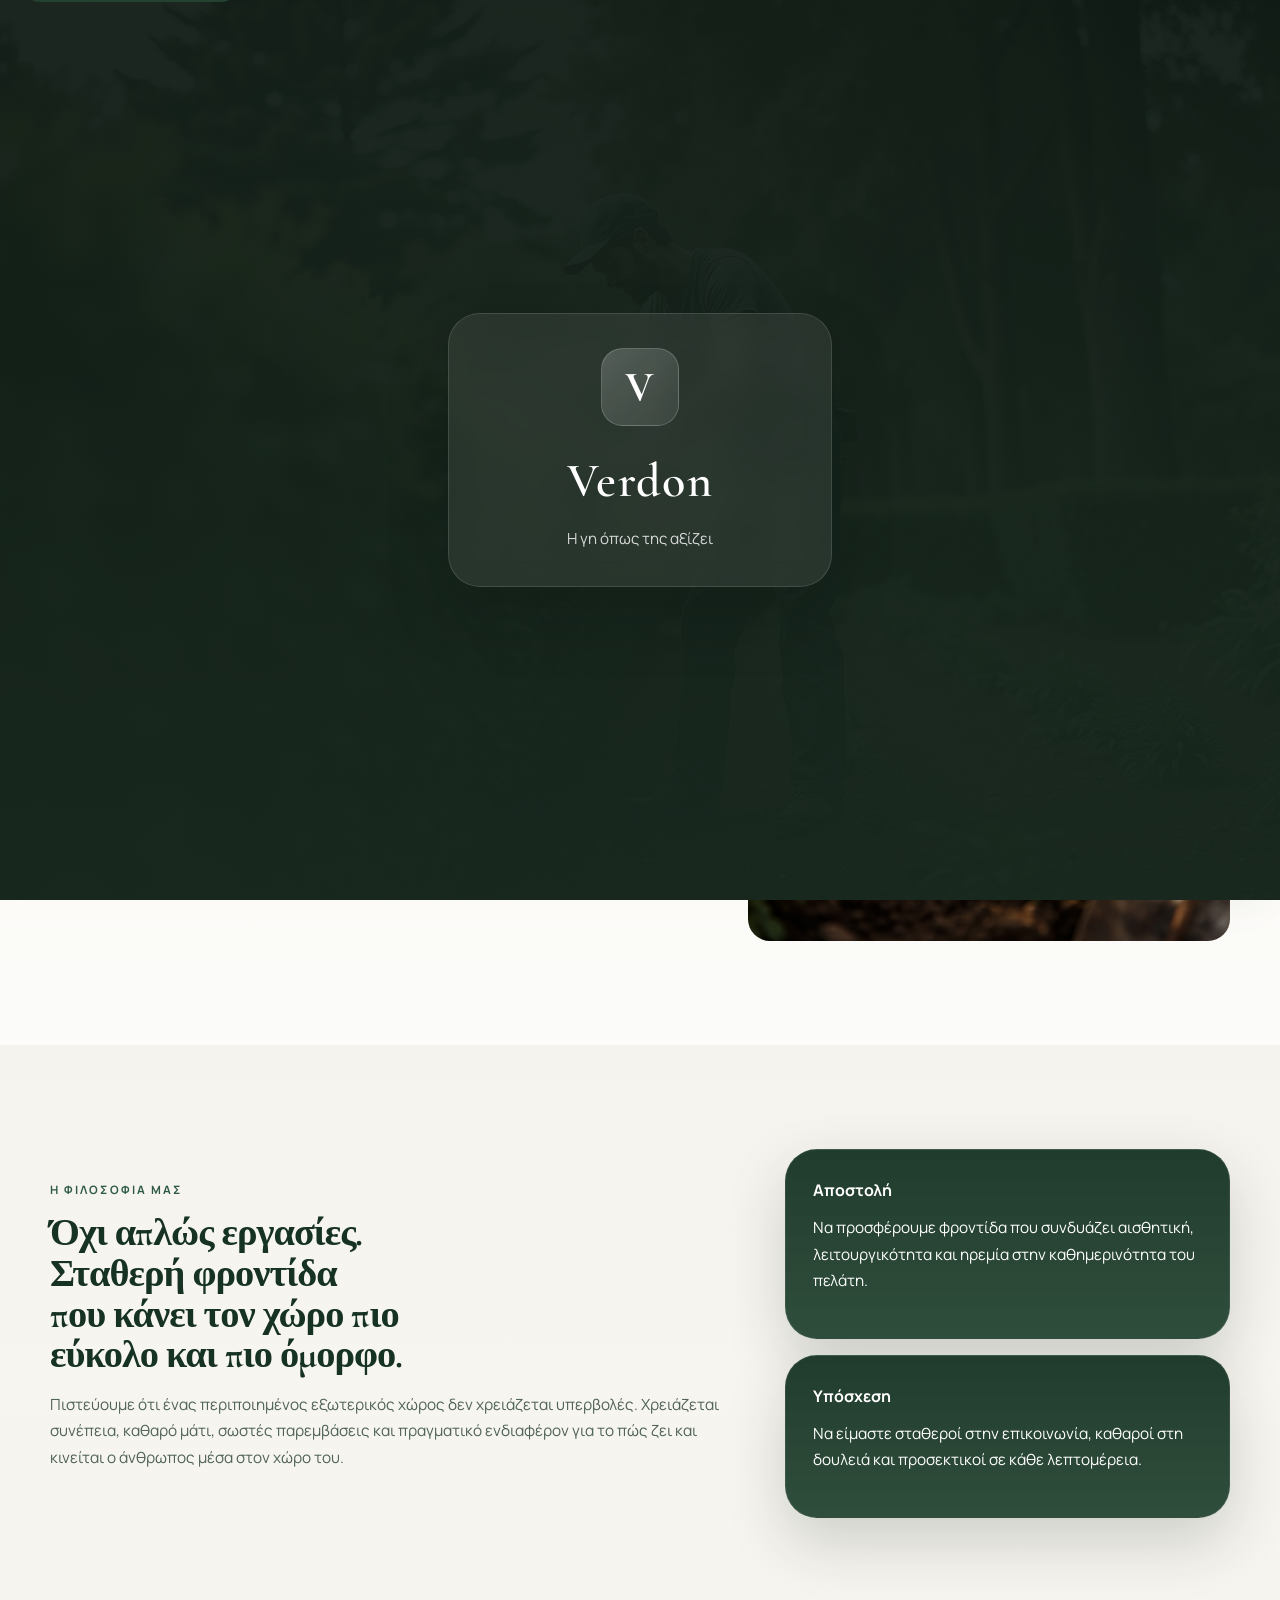
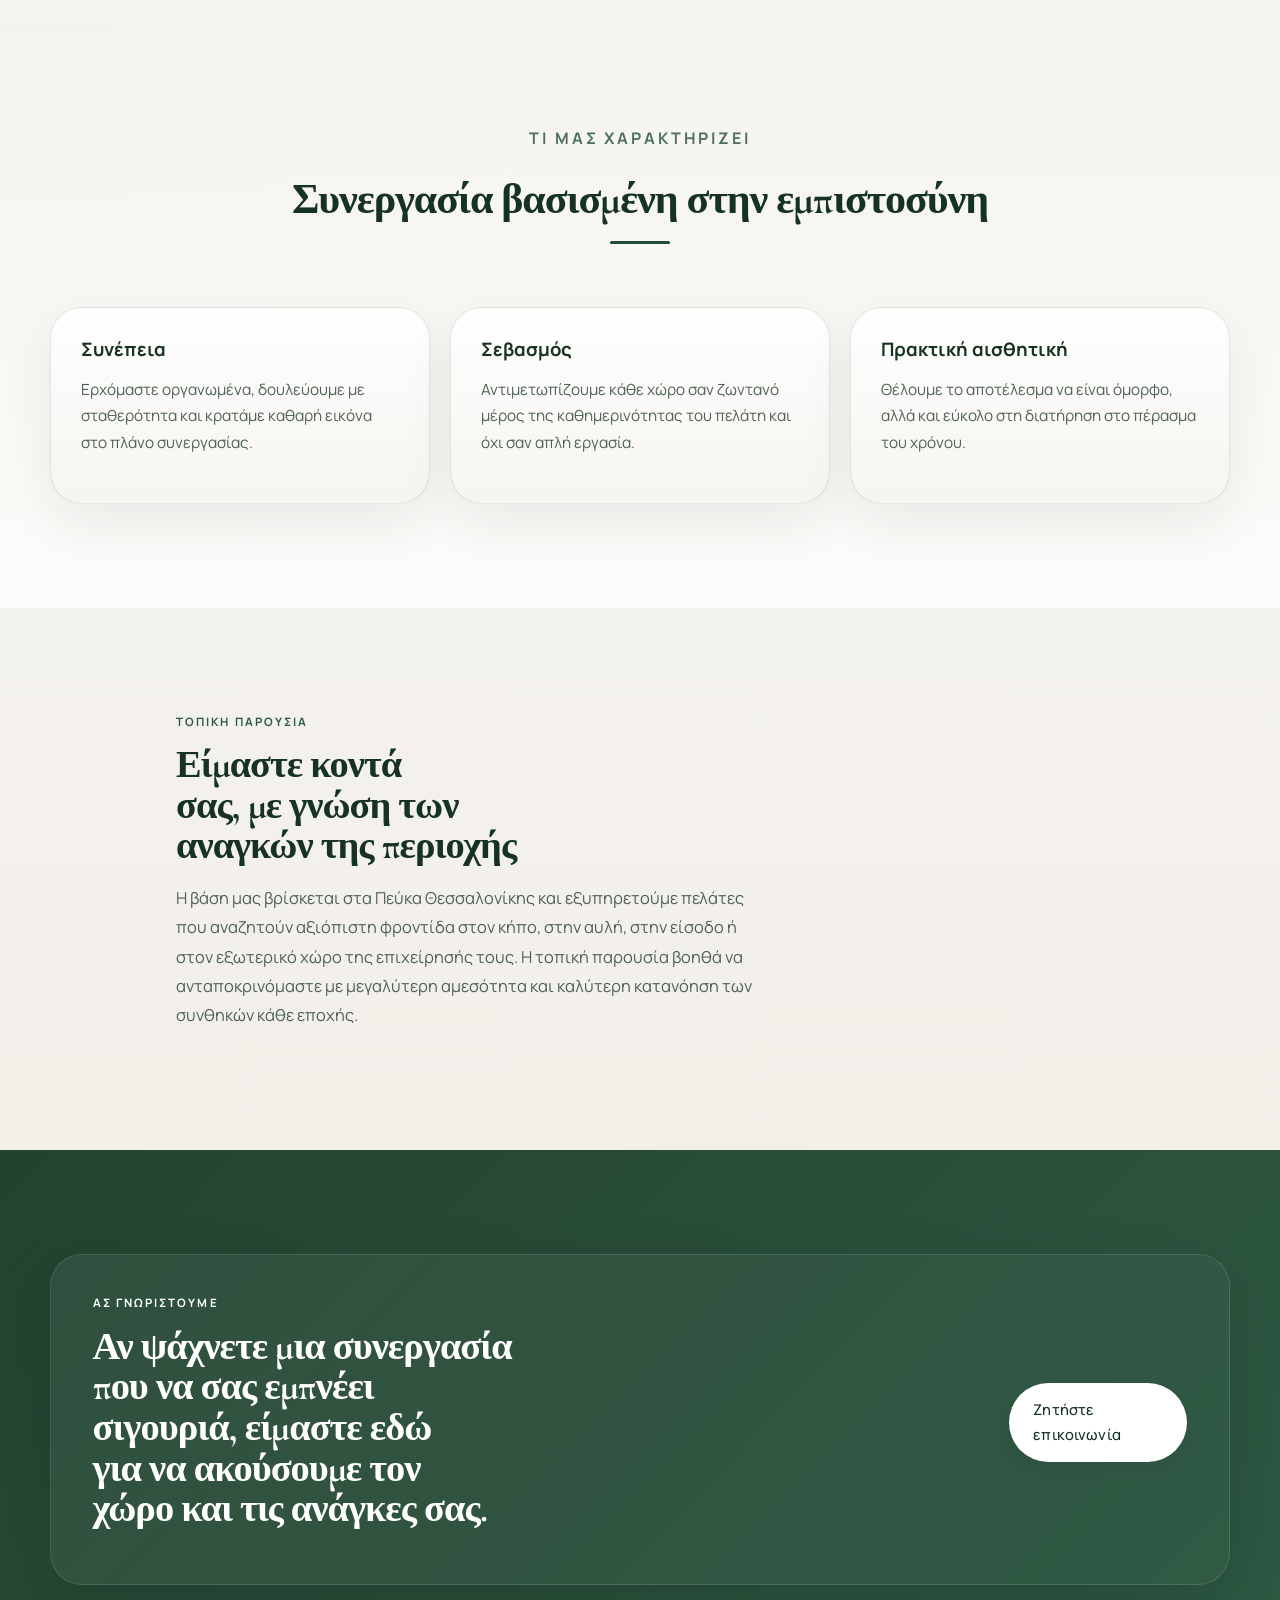
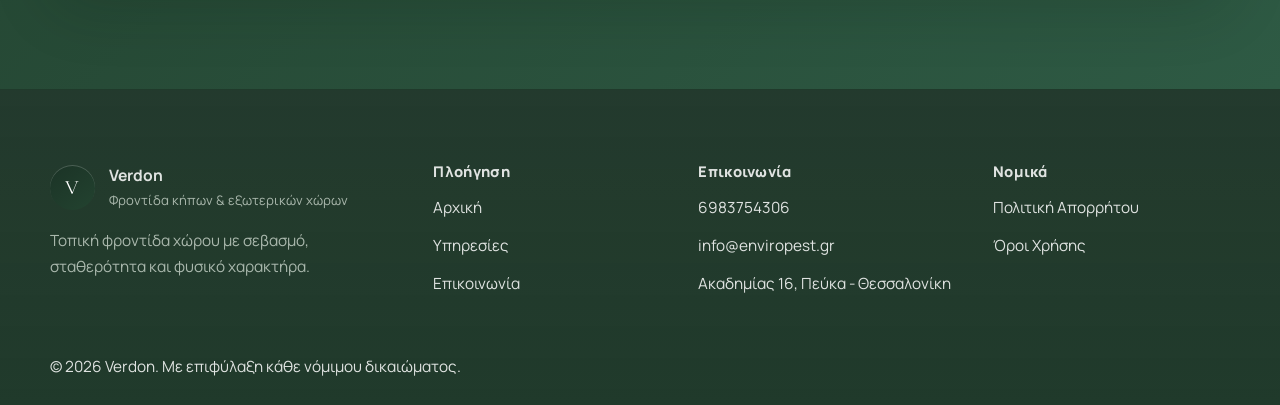
==== about.html @ 9a5e2b1c "Initial website upload" ====
<!DOCTYPE html>
<html lang="el">
  <head>
    <meta charset="UTF-8" />
    <meta name="viewport" content="width=device-width, initial-scale=1.0" />
    <title>Σχετικά με τη Verdon | Τοπική Φροντίδα Κήπων στη Θεσσαλονίκη</title>
    <meta
      name="description"
      content="Μάθετε περισσότερα για τη Verdon, τη φιλοσοφία μας και τον τρόπο με τον οποίο φροντίζουμε κήπους και εξωτερικούς χώρους με συνέπεια και σεβασμό."
    />
    <meta name="theme-color" content="#234330" />
    <link rel="preconnect" href="https://fonts.googleapis.com" />
    <link rel="preconnect" href="https://fonts.gstatic.com" crossorigin />
    <link
      href="https://fonts.googleapis.com/css2?family=Manrope:wght@400;500;600;700;800&amp;family=Cormorant+Garamond:wght@500;600;700&amp;display=swap"
      rel="stylesheet"
    />
    <link rel="stylesheet" href="assets/css/styles.css" />
  </head>
  <body class="about-page">
    <a class="skip-link" href="#main-content">Μετάβαση στο περιεχόμενο</a>
    <header class="site-header" data-header>
      <div class="container nav-shell">
        <a class="brand" href="index.html" aria-label="Verdon αρχική">
          <span class="brand-mark">V</span>
          <span>
            <strong>Verdon</strong>
            <small>Η γη όπως της αξίζει</small>
          </span>
        </a>
        <button class="menu-toggle" type="button" aria-expanded="false" aria-controls="site-navigation" data-menu-toggle>
          <span></span><span></span><span></span><span class="sr-only">Άνοιγμα μενού</span>
        </button>
        <nav class="site-nav" id="site-navigation" data-nav>
          <a href="index.html">Αρχική</a>
          <a href="services.html">Υπηρεσίες</a>
          <a class="is-active" href="about.html">Σχετικά με εμάς</a>
          <a href="contact.html">Επικοινωνία</a>
          <a class="button button-small button-primary" href="contact.html#contact-form">Ζητήστε προσφορά</a>
        </nav>
      </div>
    </header>

    <main id="main-content">
      <section class="page-hero">
        <div class="container about-hero-grid">
          <div class="about-intro reveal">
            <p class="eyebrow">Σχετικά με εμάς</p>
            <h1>Η Verdon δημιουργήθηκε για να κάνει τη φροντίδα του εξωτερικού χώρου απλή, ήρεμη και αξιόπιστη.</h1>
            <p class="lead">
              Ως τοπική επιχείρηση στη Θεσσαλονίκη, δουλεύουμε με συνέπεια, φροντίδα και σεβασμό προς τον χώρο κάθε πελάτη, είτε πρόκειται για κατοικία είτε για μικρή επαγγελματική εγκατάσταση.
            </p>
          </div>
          <div class="about-visual reveal reveal-delay">
            <img src="assets/images/about-verdon.png" alt="Φυσικό τοπίο με φυτεύσεις και οργανωμένη εξωτερική διαρρύθμιση" />
          </div>
        </div>
      </section>

      <section class="section">
        <div class="container split-section">
          <div class="split-copy about-philosophy-copy reveal">
            <p class="eyebrow">Η φιλοσοφία μας</p>
            <h2>Όχι απλώς εργασίες. Σταθερή φροντίδα που κάνει τον χώρο πιο εύκολο και πιο όμορφο.</h2>
            <p>
              Πιστεύουμε ότι ένας περιποιημένος εξωτερικός χώρος δεν χρειάζεται υπερβολές. Χρειάζεται συνέπεια, καθαρό μάτι, σωστές παρεμβάσεις και πραγματικό ενδιαφέρον για το πώς ζει και κινείται ο άνθρωπος μέσα στον χώρο του.
            </p>
          </div>
          <div class="split-panel reveal reveal-delay">
            <div class="stat-card">
              <strong>Αποστολή</strong>
              <p>Να προσφέρουμε φροντίδα που συνδυάζει αισθητική, λειτουργικότητα και ηρεμία στην καθημερινότητα του πελάτη.</p>
            </div>
            <div class="stat-card">
              <strong>Υπόσχεση</strong>
              <p>Να είμαστε σταθεροί στην επικοινωνία, καθαροί στη δουλειά και προσεκτικοί σε κάθε λεπτομέρεια.</p>
            </div>
          </div>
        </div>
      </section>

      <section class="section section-soft">
        <div class="container">
          <div class="section-heading reveal">
            <p class="eyebrow">Τι μας χαρακτηρίζει</p>
            <h2>Συνεργασία βασισμένη στην εμπιστοσύνη</h2>
          </div>
          <div class="values-grid">
            <article class="value-card reveal">
              <h3>Συνέπεια</h3>
              <p>Ερχόμαστε οργανωμένα, δουλεύουμε με σταθερότητα και κρατάμε καθαρή εικόνα στο πλάνο συνεργασίας.</p>
            </article>
            <article class="value-card reveal">
              <h3>Σεβασμός</h3>
              <p>Αντιμετωπίζουμε κάθε χώρο σαν ζωντανό μέρος της καθημερινότητας του πελάτη και όχι σαν απλή εργασία.</p>
            </article>
            <article class="value-card reveal">
              <h3>Πρακτική αισθητική</h3>
              <p>Θέλουμε το αποτέλεσμα να είναι όμορφο, αλλά και εύκολο στη διατήρηση στο πέρασμα του χρόνου.</p>
            </article>
          </div>
        </div>
      </section>

      <section class="section">
        <div class="container narrow about-local-copy reveal">
          <p class="eyebrow">Τοπική παρουσία</p>
          <h2>Είμαστε κοντά σας, με γνώση των αναγκών της περιοχής</h2>
          <p class="lead">
            Η βάση μας βρίσκεται στα Πεύκα Θεσσαλονίκης και εξυπηρετούμε πελάτες που αναζητούν αξιόπιστη φροντίδα στον κήπο, στην αυλή, στην είσοδο ή στον εξωτερικό χώρο της επιχείρησής τους. Η τοπική παρουσία βοηθά να ανταποκρινόμαστε με μεγαλύτερη αμεσότητα και καλύτερη κατανόηση των συνθηκών κάθε εποχής.
          </p>
        </div>
      </section>

      <section class="section cta-band">
        <div class="container cta-band-inner reveal">
          <div class="about-cta-copy">
            <p class="eyebrow">Ας γνωριστούμε</p>
            <h2>Αν ψάχνετε μια συνεργασία που να σας εμπνέει σιγουριά, είμαστε εδώ για να ακούσουμε τον χώρο και τις ανάγκες σας.</h2>
          </div>
          <div class="cta-actions">
            <a class="button button-primary" href="contact.html#contact-form">Ζητήστε επικοινωνία</a>
          </div>
        </div>
      </section>
    </main>

    <footer class="site-footer">
      <div class="container footer-grid">
        <div>
          <a class="brand footer-brand" href="index.html">
            <span class="brand-mark">V</span>
            <span>
              <strong>Verdon</strong>
              <small>Φροντίδα κήπων &amp; εξωτερικών χώρων</small>
            </span>
          </a>
          <p class="footer-tagline">Τοπική φροντίδα χώρου με σεβασμό, σταθερότητα και φυσικό χαρακτήρα.</p>
        </div>
        <div>
          <h3>Πλοήγηση</h3>
          <ul class="footer-links">
            <li><a href="index.html">Αρχική</a></li>
            <li><a href="services.html">Υπηρεσίες</a></li>
            <li><a href="contact.html">Επικοινωνία</a></li>
          </ul>
        </div>
        <div>
          <h3>Επικοινωνία</h3>
          <ul class="footer-links">
            <li><a href="tel:6983754306">6983754306</a></li>
            <li><a href="mailto:info@enviropest.gr">info@enviropest.gr</a></li>
            <li>Ακαδημίας 16, Πεύκα - Θεσσαλονίκη</li>
          </ul>
        </div>
        <div>
          <h3>Νομικά</h3>
          <ul class="footer-links">
            <li><a href="privacy-policy.html">Πολιτική Απορρήτου</a></li>
            <li><a href="terms-of-use.html">Όροι Χρήσης</a></li>
          </ul>
        </div>
      </div>
      <div class="container footer-bottom">
        <p>&copy; 2026 Verdon. Με επιφύλαξη κάθε νόμιμου δικαιώματος.</p>
      </div>
    </footer>

    <script src="assets/js/main.js"></script>
  </body>
</html>
---- assets/css/styles.css ----
:root {
  --color-primary: #234330;
  --color-primary-dark: #1b3326;
  --color-primary-light: #2e5a44;
  --color-primary-soft: #dfe9df;
  --color-accent-bg: #f5f3ee;
  --color-text-dark: #163222;
  --color-surface-dark: #203a2b;
  --color-forest: var(--color-primary);
  --color-forest-deep: var(--color-primary-dark);
  --color-forest-ink: var(--color-text-dark);
  --color-green-soft: #8baa7d;
  --color-green-pale: var(--color-primary-soft);
  --color-ivory: #fbfaf6;
  --color-sand: #ece4d7;
  --color-clay: #8b735f;
  --color-text: #203127;
  --color-text-soft: #4f6257;
  --color-text-muted: #67766e;
  --color-white: #ffffff;
  --color-border: rgba(35, 67, 48, 0.12);
  --color-border-strong: rgba(35, 67, 48, 0.22);
  --shadow-soft: 0 18px 50px rgba(24, 47, 34, 0.08);
  --shadow-card: 0 16px 36px rgba(35, 67, 48, 0.1);
  --shadow-premium: 0 30px 70px rgba(22, 39, 29, 0.12);
  --radius-large: 32px;
  --radius-medium: 22px;
  --radius-small: 14px;
  --container: min(1180px, calc(100% - 2.2rem));
  --transition: 220ms ease;
}

*,
*::before,
*::after {
  box-sizing: border-box;
}

html {
  scroll-behavior: smooth;
}

body {
  margin: 0;
  font-family: "Manrope", sans-serif;
  background:
    radial-gradient(circle at top left, rgba(46, 90, 68, 0.16), transparent 22%),
    radial-gradient(circle at top right, rgba(223, 233, 223, 0.42), transparent 22%),
    linear-gradient(180deg, #efece4 0%, #f7f5f0 38%, #eeece4 100%);
  color: var(--color-text);
  font-size: 0.96rem;
  line-height: 1.72;
}

body.has-verdon-intro {
  overflow: hidden;
}

img {
  display: block;
  max-width: 100%;
}

a {
  color: inherit;
  text-decoration: none;
}

button,
input,
select,
textarea {
  font: inherit;
}

.skip-link,
.sr-only {
  position: absolute;
}

.skip-link {
  left: 1rem;
  top: -3rem;
  z-index: 1000;
  padding: 0.75rem 1rem;
  border-radius: 999px;
  background: var(--color-forest);
  color: var(--color-white);
}

.skip-link:focus {
  top: 1rem;
}

.sr-only {
  width: 1px;
  height: 1px;
  overflow: hidden;
  clip: rect(0, 0, 0, 0);
}

.container {
  width: var(--container);
  margin: 0 auto;
}

.narrow {
  max-width: 760px;
}

.section,
.page-hero,
.hero-section {
  padding: 6.5rem 0;
}

.hero-section {
  position: relative;
  background:
    radial-gradient(circle at left top, rgba(35, 67, 48, 0.18), transparent 26%),
    linear-gradient(180deg, rgba(27, 51, 38, 0.08), transparent 24%);
}

.section-tight {
  padding-top: 4.75rem;
}

.section-soft,
.page-hero,
.cta-panel,
.legal-page {
  background:
    linear-gradient(180deg, rgba(245, 243, 238, 0.96), rgba(255, 255, 255, 0.72)),
    radial-gradient(circle at top left, rgba(223, 233, 223, 0.48), transparent 34%);
}

.eyebrow {
  margin: 0 0 0.85rem;
  color: var(--color-primary-light);
  font-weight: 700;
  font-size: 0.72rem;
  letter-spacing: 0.18em;
  text-transform: uppercase;
}

h1,
h2,
h3 {
  margin: 0 0 1rem;
  line-height: 1.06;
  color: var(--color-forest-ink);
  text-wrap: balance;
}

h1,
h2 {
  font-family: "Cormorant Garamond", serif;
  letter-spacing: -0.025em;
}

h1 {
  max-width: 12ch;
  font-size: clamp(2.7rem, 5.1vw, 4.8rem);
}

h2 {
  max-width: 16ch;
  font-size: clamp(2.05rem, 3.6vw, 3.2rem);
}

h3 {
  font-size: 1.16rem;
  line-height: 1.24;
}

p {
  margin: 0 0 1rem;
  color: var(--color-text-soft);
}

.lead {
  max-width: 60ch;
  font-size: 1.03rem;
  line-height: 1.78;
}

.button {
  display: inline-flex;
  align-items: center;
  justify-content: center;
  min-height: 3.2rem;
  padding: 0.875rem 1.5rem;
  border-radius: 999px;
  border: none;
  font-weight: 500;
  font-size: 0.92rem;
  letter-spacing: 0.01em;
  transition:
    transform var(--transition),
    background-color var(--transition),
    color var(--transition),
    border-color var(--transition),
    box-shadow var(--transition);
  cursor: pointer;
}

.button:hover,
.button:focus-visible {
  transform: translateY(-1px);
}

.button-primary,
.button-secondary {
  background: #ffffff;
  color: var(--color-text-dark);
  box-shadow: 0 8px 20px rgba(0, 0, 0, 0.08);
}

.button-primary:hover,
.button-primary:focus-visible,
.button-secondary:hover,
.button-secondary:focus-visible {
  background: #ffffff;
  color: var(--color-text-dark);
  box-shadow: 0 12px 24px rgba(0, 0, 0, 0.12);
}

.button-light {
  background: rgba(255, 255, 255, 0.14);
  border-color: rgba(255, 255, 255, 0.2);
  color: var(--color-white);
}

.button-small {
  min-height: 2.7rem;
  padding: 0.72rem 0.98rem;
}

.site-header {
  position: sticky;
  top: 0;
  z-index: 50;
  padding: 1rem 0;
  transition: background-color var(--transition), box-shadow var(--transition), backdrop-filter var(--transition);
}

.site-header.is-scrolled {
  background: rgba(244, 242, 236, 0.9);
  backdrop-filter: blur(16px);
  box-shadow: 0 14px 34px rgba(27, 51, 38, 0.12);
}

.nav-shell {
  display: flex;
  align-items: center;
  justify-content: space-between;
  gap: 1rem;
  padding: 0.95rem 1.2rem;
  border: 1px solid rgba(35, 67, 48, 0.12);
  border-radius: 999px;
  background: rgba(247, 245, 239, 0.82);
  backdrop-filter: blur(12px);
  box-shadow: 0 8px 28px rgba(27, 51, 38, 0.08);
}

.brand {
  display: inline-flex;
  align-items: center;
  gap: 0.9rem;
  color: var(--color-forest-deep);
}

.brand strong,
.brand small {
  display: block;
}

.brand strong {
  font-size: 0.98rem;
}

.brand small {
  color: var(--color-text-soft);
  font-size: 0.82rem;
}

.brand-mark {
  display: inline-grid;
  place-items: center;
  width: 2.8rem;
  height: 2.8rem;
  border-radius: 50%;
  background: linear-gradient(145deg, var(--color-forest-deep), var(--color-forest));
  color: var(--color-white);
  font-family: "Cormorant Garamond", serif;
  font-size: 1.28rem;
  box-shadow: inset 0 1px 0 rgba(255, 255, 255, 0.2);
}

.site-nav {
  display: flex;
  align-items: center;
  gap: 0.5rem;
}

.site-nav a:not(.button) {
  padding: 0.68rem 0.92rem;
  border-radius: 999px;
  color: var(--color-primary-dark);
  font-weight: 600;
  font-size: 0.92rem;
}

.site-nav a.is-active,
.site-nav a:not(.button):hover,
.site-nav a:not(.button):focus-visible {
  background: var(--color-primary);
  color: var(--color-white);
  box-shadow: 0 10px 22px rgba(35, 67, 48, 0.14);
}

.menu-toggle {
  display: none;
  flex-direction: column;
  gap: 0.28rem;
  padding: 0.5rem;
  border: 0;
  background: transparent;
}

.menu-toggle span:not(.sr-only) {
  width: 1.5rem;
  height: 2px;
  border-radius: 999px;
  background: var(--color-forest);
}

.hero-grid,
.about-hero-grid,
.split-section,
.contact-layout {
  display: grid;
  gap: 2.4rem;
  align-items: center;
}

.hero-grid {
  grid-template-columns: minmax(0, 1.04fr) minmax(340px, 0.96fr);
  min-height: calc(100vh - 8rem);
  position: relative;
  padding: 2rem;
  border: 1px solid rgba(255, 255, 255, 0.08);
  border-radius: calc(var(--radius-large) + 6px);
  background:
    linear-gradient(105deg, rgba(27, 51, 38, 0.96) 0%, rgba(35, 67, 48, 0.95) 49%, rgba(244, 241, 233, 0.98) 49%, rgba(251, 249, 243, 0.98) 100%);
  box-shadow: 0 36px 90px rgba(22, 39, 29, 0.18);
  overflow: hidden;
}

.hero-grid::before {
  content: "";
  position: absolute;
  inset: 0;
  background:
    radial-gradient(circle at 18% 24%, rgba(143, 176, 151, 0.18), transparent 20%),
    radial-gradient(circle at 82% 18%, rgba(223, 233, 223, 0.44), transparent 24%);
  pointer-events: none;
}

.hero-copy {
  position: relative;
  z-index: 1;
  max-width: 33rem;
  padding: 1.15rem 0;
}

.hero-copy .eyebrow,
.hero-copy h1,
.hero-copy .lead,
.hero-copy .hero-points li,
.hero-copy .hero-trustbar strong,
.hero-copy .hero-trustbar span {
  color: var(--color-white);
}

.hero-copy .eyebrow {
  margin-bottom: 1rem;
  color: rgba(223, 233, 223, 0.86);
}

.hero-copy h1 {
  max-width: 9.6ch;
  margin-bottom: 1.1rem;
  color: #f8f6f1;
  letter-spacing: -0.032em;
  line-height: 0.98;
}

.hero-title {
  max-width: 14ch;
  margin-bottom: 1.1rem;
  color: #ffffff;
  letter-spacing: -0.032em;
  line-height: 0.98;
  text-shadow: 0 2px 8px rgba(0, 0, 0, 0.2);
}

.hero-copy .lead {
  max-width: 46ch;
  color: rgba(241, 246, 242, 0.86);
}

.hero-actions,
.cta-actions {
  display: flex;
  flex-wrap: wrap;
  gap: 1rem;
  margin: 1.9rem 0 1.55rem;
}

.hero-points,
.check-list,
.footer-links,
.contact-list {
  list-style: none;
  padding: 0;
  margin: 0;
}

.hero-points {
  display: grid;
  gap: 0.85rem;
  max-width: 30rem;
}

.hero-points li,
.check-list li {
  position: relative;
  padding-left: 1.7rem;
  color: var(--color-text);
}

.hero-points li::before,
.check-list li::before {
  content: "";
  position: absolute;
  left: 0;
  top: 0.65rem;
  width: 0.7rem;
  height: 0.7rem;
  border-radius: 50%;
  background: linear-gradient(145deg, var(--color-primary-light), var(--color-primary));
}

.hero-trustbar {
  display: grid;
  grid-template-columns: repeat(2, minmax(0, 1fr));
  gap: 1rem;
  max-width: 41rem;
  margin-top: 2rem;
}

.hero-trustbar div,
.trust-stat,
.contact-trust div {
  padding: 1rem 1.1rem;
  border-radius: 1.15rem;
  border: 1px solid rgba(35, 67, 48, 0.12);
  background: linear-gradient(180deg, rgba(223, 233, 223, 0.68), rgba(255, 255, 255, 0.78));
}

.trust-stat {
  display: flex;
  flex-direction: column;
  justify-content: center;
  padding: 1.75rem;
  border-radius: 1.25rem;
  min-height: 180px;
  background: linear-gradient(135deg, rgba(255, 255, 255, 0.08), rgba(255, 255, 255, 0.03));
  backdrop-filter: blur(6px);
}

.hero-trustbar div {
  border-color: rgba(223, 233, 223, 0.08);
  background: linear-gradient(180deg, rgba(27, 51, 38, 0.92), rgba(35, 67, 48, 0.9));
  backdrop-filter: blur(10px);
}

.hero-trustbar strong,
.trust-stat strong,
.contact-trust strong,
.card-kicker {
  display: block;
}

.hero-trustbar strong,
.trust-stat strong,
.contact-trust strong {
  margin-bottom: 0.28rem;
  color: var(--color-white);
  font-size: 1.125rem;
}

.hero-trustbar span,
.trust-stat span,
.contact-trust span {
  color: rgba(223, 233, 223, 0.84);
  font-size: 0.875rem;
  line-height: 1.6;
}

.hero-visual {
  position: relative;
}

.hero-card,
.project-card,
.benefit-card,
.service-preview,
.testimonial-card,
.service-detail,
.contact-card,
.form-card,
.value-card,
.stat-card,
.cta-panel {
  border: 1px solid var(--color-border);
  border-radius: var(--radius-large);
  background: linear-gradient(180deg, rgba(255, 255, 255, 0.88), rgba(245, 243, 238, 0.78));
  box-shadow: var(--shadow-soft);
}

.hero-card-main {
  padding: 1.35rem;
  box-shadow: var(--shadow-premium);
  background: linear-gradient(180deg, rgba(255, 255, 255, 0.95), rgba(242, 244, 238, 0.92));
}

.hero-card-main img,
.project-card img,
.about-visual img {
  border-radius: calc(var(--radius-large) - 10px);
}

.hero-card-floating {
  position: static;
  margin-top: 1.15rem;
  padding: 1rem 1.15rem;
  background: var(--color-primary);
  color: var(--color-white);
  box-shadow: 0 10px 30px rgba(0, 0, 0, 0.15);
  border: 1px solid rgba(255, 255, 255, 0.08);
  border-radius: 1.15rem;
  max-width: 100%;
}

.hero-card-floating span,
.map-placeholder p {
  display: block;
  margin: 0 0 0.4rem;
  color: var(--color-text-soft);
}

.hero-card-floating span {
  color: rgba(255, 255, 255, 0.82);
  font-size: 0.76rem;
  font-weight: 600;
}

.hero-card-floating strong {
  color: var(--color-white);
  font-size: 1rem;
  line-height: 1.3;
}

.section-heading {
  display: grid;
  gap: 0.72rem;
  max-width: 700px;
  margin: 0 auto 2.9rem;
  text-align: center;
}

.section-heading.narrow {
  max-width: 600px;
}

.section-heading .eyebrow {
  display: block;
  margin-bottom: 12px;
  text-align: center;
}

.section-heading h2 {
  max-width: none;
  font-size: clamp(28px, 4vw, 42px);
  line-height: 1.2;
  margin-bottom: 16px;
}

.section-heading h2::after {
  content: "";
  display: block;
  width: 60px;
  height: 3px;
  background: #1f4d3a;
  margin: 16px auto 0;
  border-radius: 2px;
}

.section-heading p {
  max-width: 58ch;
  margin-left: auto;
  margin-right: auto;
  font-size: 16px;
  line-height: 1.6;
  opacity: 0.85;
}

.philosophy-section h2,
.philosophy-title,
.section-title {
  color: #123b2b;
  font-family: "Manrope", sans-serif;
  font-weight: 800;
  letter-spacing: -0.03em;
  line-height: 0.95;
}

.philosophy-card .card-kicker,
.philosophy-card h3,
.philosophy-card-title {
  color: #ffffff !important;
}

.benefits-grid,
.services-preview-grid,
.testimonials-grid,
.values-grid,
.footer-grid {
  display: grid;
  gap: 1.25rem;
}

.benefits-grid,
.values-grid {
  grid-template-columns: repeat(3, minmax(0, 1fr));
}

.services-preview-grid,
.testimonials-grid {
  grid-template-columns: repeat(3, minmax(0, 1fr));
}

.services-preview-grid {
  gap: 24px;
}

.testimonials-grid {
  grid-template-columns: repeat(4, minmax(0, 1fr));
}

.benefit-card,
.service-preview,
.testimonial-card,
.value-card {
  padding: 1.9rem;
}

.card-kicker {
  margin-bottom: 0.85rem;
  color: var(--color-primary-light);
  font-size: 0.74rem;
  font-weight: 700;
  letter-spacing: 0.14em;
  text-transform: uppercase;
}

.service-preview a {
  display: inline-flex;
  align-items: center;
  gap: 0.35rem;
  margin-top: 1rem;
  color: var(--color-primary);
  font-weight: 700;
}

.benefit-card,
.stat-card {
  background: linear-gradient(180deg, rgba(28, 56, 41, 0.98), rgba(35, 67, 48, 0.94));
  border-color: rgba(255, 255, 255, 0.08);
  box-shadow: 0 24px 60px rgba(22, 39, 29, 0.18);
}

.benefit-card h3,
.benefit-card p,
.benefit-card .card-kicker,
.stat-card strong,
.stat-card p {
  color: var(--color-white);
}

.benefit-card .card-kicker,
.stat-card strong {
  color: rgba(223, 233, 223, 0.86);
}

.service-preview,
.project-card,
.testimonial-card {
  background: linear-gradient(180deg, rgba(255, 255, 255, 0.9), rgba(241, 245, 239, 0.84));
}

.service-preview {
  background: linear-gradient(135deg, #163d2e, #1f4d3a);
  color: #ffffff;
  border-radius: 24px;
  padding: 32px;
  box-shadow: 0 10px 30px rgba(0, 0, 0, 0.1);
  border: none;
  transition: all 0.3s ease;
}

.service-preview h3 {
  color: #ffffff;
  margin-bottom: 12px;
  font-size: clamp(1rem, 1.45vw, 1.18rem);
  line-height: 1.35;
  text-wrap: balance;
}

.service-preview p {
  color: rgba(255, 255, 255, 0.85);
  font-size: 0.92rem;
  line-height: 1.65;
}

.service-preview .card-kicker {
  color: rgba(255, 255, 255, 0.6);
  letter-spacing: 1px;
  font-size: 12px;
  text-transform: uppercase;
  margin-bottom: 10px;
}

.service-preview:hover {
  transform: translateY(-5px);
  box-shadow: 0 20px 40px rgba(0, 0, 0, 0.15);
}

.service-preview a::after,
.inline-link::after {
  content: "→";
  transition: transform var(--transition);
}

.service-preview a:hover::after,
.service-preview a:focus-visible::after,
.inline-link:hover::after,
.inline-link:focus-visible::after {
  transform: translateX(3px);
}

.split-section {
  grid-template-columns: 1.05fr 0.95fr;
}

.split-panel {
  display: grid;
  gap: 1rem;
}

.stat-card {
  padding: 1.7rem;
}

.stat-card strong {
  display: block;
  margin-bottom: 0.65rem;
  color: var(--color-forest-deep);
  font-size: 1rem;
}

.project-grid {
  display: grid;
  gap: 1.6rem;
  grid-template-columns: repeat(2, minmax(0, 1fr));
}

.project-card {
  overflow: hidden;
}

.project-copy {
  padding: 1.6rem;
}

.testimonial-card {
  margin: 0;
  position: relative;
  background: linear-gradient(180deg, rgba(28, 56, 41, 0.98), rgba(35, 67, 48, 0.94));
  border-color: rgba(255, 255, 255, 0.08);
  box-shadow: 0 24px 60px rgba(22, 39, 29, 0.18);
}

.testimonial-card p {
  color: rgba(255, 255, 255, 0.9);
}

.testimonial-card::before {
  content: "“";
  position: absolute;
  top: 1rem;
  right: 1.25rem;
  color: rgba(255, 255, 255, 0.14);
  font-family: "Cormorant Garamond", serif;
  font-size: 5rem;
  line-height: 1;
}

.testimonial-card footer {
  color: var(--color-white);
  font-weight: 700;
}

.testimonials-grid .testimonial-card:nth-child(3) footer {
  color: var(--color-white);
}

.testimonials-note {
  max-width: 48rem;
  margin-top: 1.5rem;
}

.cta-band {
  background: linear-gradient(135deg, var(--color-primary) 0%, var(--color-primary-light) 100%);
  color: var(--color-white);
}

.cta-band h2,
.cta-band p,
.cta-band .eyebrow {
  color: var(--color-white);
}

.cta-band-inner,
.cta-panel {
  display: flex;
  align-items: center;
  justify-content: space-between;
  gap: 2rem;
}

.cta-band-inner {
  padding: 2.4rem 2.6rem;
  border: 1px solid rgba(255, 255, 255, 0.12);
  border-radius: var(--radius-large);
  background: linear-gradient(135deg, rgba(255, 255, 255, 0.06), rgba(255, 255, 255, 0.02));
  box-shadow: 0 24px 60px rgba(12, 25, 18, 0.18);
}

.video-cta-section {
  position: relative;
  display: flex;
  align-items: center;
  justify-content: center;
  min-height: 80vh;
  padding: 4rem 0;
  overflow: hidden;
  color: var(--color-white);
  isolation: isolate;
}

.video-cta-media,
.video-cta-overlay {
  position: absolute;
  inset: 0;
  width: 100%;
  height: 100%;
}

.video-cta-media {
  object-fit: cover;
  z-index: -3;
  filter: brightness(1.12) saturate(1.02);
}

.video-cta-overlay {
  z-index: -2;
  background: linear-gradient(180deg, rgba(12, 23, 17, 0.2), rgba(12, 23, 17, 0.42));
}

.video-cta-content {
  position: relative;
  z-index: 1;
  display: flex;
  flex-direction: column;
  align-items: center;
  justify-content: center;
  gap: 1.25rem;
  text-align: center;
  max-width: 46rem;
}

.video-cta-content h2,
.video-cta-content p,
.video-cta-content .eyebrow {
  color: var(--color-white);
}

.video-cta-content h2 {
  max-width: 18ch;
  font-family: "Cormorant Garamond", serif;
  font-weight: 600;
  letter-spacing: -0.025em;
  line-height: 1.06;
  text-wrap: balance;
}

.video-cta-content p {
  max-width: 42rem;
  margin: 0;
}

.video-cta-button {
  border-radius: 999px;
  padding-inline: 1.8rem;
  box-shadow: 0 18px 40px rgba(9, 18, 13, 0.24);
}

.video-cta-button:hover,
.video-cta-button:focus-visible {
  transform: translateY(-2px);
  box-shadow: 0 22px 46px rgba(9, 18, 13, 0.3);
}

.services-list {
  display: grid;
  gap: 1.4rem;
}

.service-detail {
  display: grid;
  grid-template-columns: 1.15fr 0.85fr;
  gap: 1.5rem;
  padding: 1.7rem;
}

.service-benefits {
  padding: 1.5rem;
  border-radius: calc(var(--radius-large) - 12px);
  background: linear-gradient(180deg, rgba(223, 233, 223, 0.72), rgba(245, 243, 238, 0.66));
}

.about-hero-grid {
  grid-template-columns: 1fr 0.9fr;
}

.contact-layout {
  grid-template-columns: 0.9fr 1.1fr;
}

.contact-card,
.form-card {
  padding: 2rem;
}

.contact-list {
  display: grid;
  gap: 1rem;
  margin-bottom: 1.5rem;
}

.contact-list li strong {
  display: block;
  margin-bottom: 0.3rem;
  color: var(--color-forest-deep);
}

.map-placeholder {
  display: grid;
  gap: 1rem;
  padding: 1.55rem;
  border-radius: calc(var(--radius-large) - 12px);
  background:
    linear-gradient(160deg, rgba(223, 233, 223, 0.82), rgba(255, 255, 255, 0.95)),
    url("../images/map-pattern.svg") center/cover;
}

.contact-intro,
.form-intro,
.form-note {
  max-width: 38rem;
}

.contact-trust {
  display: grid;
  gap: 0.85rem;
  margin-top: 1.5rem;
}

.trust-strip-section {
  padding-top: 0;
  background: linear-gradient(180deg, rgba(27, 51, 38, 0.98), rgba(32, 58, 43, 0.96));
  color: var(--color-white);
}

.trust-strip-section .eyebrow,
.trust-strip-section h2,
.trust-strip-section p,
.trust-strip-section .trust-stat strong,
.trust-strip-section .trust-stat span {
  color: var(--color-white);
}

.trust-strip {
  display: grid;
  grid-template-columns: minmax(0, 1.2fr) repeat(3, minmax(0, 0.8fr));
  gap: 1rem;
  align-items: stretch;
  padding: 1.1rem;
  border-radius: calc(var(--radius-large) + 4px);
  border: 1px solid rgba(255, 255, 255, 0.08);
  background: linear-gradient(180deg, rgba(255, 255, 255, 0.08), rgba(255, 255, 255, 0.04));
  box-shadow: var(--shadow-premium);
}

.trust-strip-intro {
  padding: 1.2rem 1.3rem;
}

.trust-strip-intro h2 {
  max-width: 14ch;
  font-size: clamp(1.65rem, 2.7vw, 2.15rem);
}

.contact-form {
  display: grid;
  gap: 1rem;
}

.form-field {
  display: grid;
  gap: 0.4rem;
}

.form-field label {
  font-weight: 700;
  color: var(--color-forest-deep);
}

.form-field input,
.form-field select,
.form-field textarea {
  width: 100%;
  padding: 0.95rem 1rem;
  border: 1px solid rgba(35, 67, 48, 0.15);
  border-radius: var(--radius-small);
  background: rgba(255, 255, 255, 0.9);
  color: var(--color-text);
  font-size: 0.94rem;
  transition: border-color var(--transition), box-shadow var(--transition);
}

.form-field input:focus,
.form-field select:focus,
.form-field textarea:focus {
  outline: none;
  border-color: rgba(35, 67, 48, 0.45);
  box-shadow: 0 0 0 4px rgba(139, 170, 125, 0.16);
}

.form-field.is-invalid input,
.form-field.is-invalid select,
.form-field.is-invalid textarea {
  border-color: #b24d3f;
}

.error-message {
  min-height: 1rem;
  color: #b24d3f;
  font-size: 0.82rem;
}

.form-note {
  margin: 0.15rem 0 0;
  font-size: 0.86rem;
  color: var(--color-text-muted);
}

.form-status {
  min-height: 1.5rem;
  margin: 0.5rem 0 0;
  font-weight: 600;
  color: var(--color-forest);
}

.inline-link {
  display: inline-flex;
  align-items: center;
  gap: 0.35rem;
  margin-top: 1.2rem;
  color: var(--color-primary);
  font-weight: 700;
}

.inline-link:hover,
.inline-link:focus-visible {
  color: var(--color-primary-light);
}

.site-footer {
  padding: 4.5rem 0 1.5rem;
  background: linear-gradient(180deg, rgba(27, 51, 38, 0.96), rgba(32, 58, 43, 1));
  border-top: 1px solid rgba(35, 67, 48, 0.08);
  color: rgba(255, 255, 255, 0.86);
}

.site-footer .brand,
.site-footer .footer-grid h3,
.site-footer .footer-links a,
.site-footer .footer-bottom,
.site-footer .footer-tagline,
.site-footer .footer-bottom p,
.site-footer .footer-legal a {
  color: rgba(255, 255, 255, 0.86);
}

.site-footer .brand small,
.site-footer .footer-tagline {
  color: rgba(223, 233, 223, 0.72);
}

.footer-grid {
  grid-template-columns: 1.2fr 0.8fr 0.9fr 0.8fr;
  align-items: start;
  gap: 1.75rem;
  padding-bottom: 2rem;
}

.footer-brand {
  margin-bottom: 1rem;
}

.footer-tagline {
  max-width: 28rem;
}

.footer-grid h3 {
  margin-bottom: 0.9rem;
  font-size: 0.92rem;
  font-family: "Manrope", sans-serif;
  font-weight: 800;
  letter-spacing: 0.02em;
}

.footer-links {
  display: grid;
  gap: 0.72rem;
}

.footer-links a:hover,
.footer-links a:focus-visible,
.footer-legal a:hover,
.footer-legal a:focus-visible {
  color: var(--color-primary-soft);
}

.social-links {
  display: flex;
  gap: 0.75rem;
}

.social-links a {
  display: inline-grid;
  place-items: center;
  width: 2.7rem;
  height: 2.7rem;
  border-radius: 50%;
  background: rgba(255, 255, 255, 0.08);
  border: 1px solid rgba(255, 255, 255, 0.12);
}

.social-links svg {
  width: 1.1rem;
  height: 1.1rem;
  fill: var(--color-white);
}

.footer-bottom {
  display: flex;
  align-items: center;
  justify-content: space-between;
  gap: 1rem;
  margin-top: 0;
  padding-top: 1.5rem;
  border-top: 1px solid rgba(35, 67, 48, 0.08);
}

.footer-bottom p {
  margin: 0;
}

.footer-legal {
  display: flex;
  flex-wrap: wrap;
  gap: 1rem;
}

.legal-copy h2 {
  margin-top: 2rem;
  font-size: clamp(1.55rem, 2.4vw, 2rem);
}

.legal-nav {
  gap: 0.75rem;
}

.services-page .page-hero .container.narrow {
  max-width: 1400px;
}

.services-page .page-hero h1 {
  max-width: 30ch;
  font-size: clamp(2.2rem, 3.6vw, 3.8rem);
  line-height: 1.02;
}

.services-page .cta-panel > div {
  max-width: 1100px;
  width: 100%;
  flex: 1 1 auto;
}

.services-page .cta-panel h2 {
  max-width: 30ch;
  font-size: clamp(2rem, 3vw, 3.4rem);
  line-height: 1.04;
}

.services-page .service-detail {
  align-items: center;
  grid-template-columns: minmax(0, 1.22fr) minmax(240px, 0.62fr);
  padding: 1.45rem;
  border-color: rgba(35, 67, 48, 0.18);
  background:
    linear-gradient(180deg, rgba(251, 250, 246, 0.98), rgba(244, 241, 233, 0.92));
  box-shadow: 0 20px 48px rgba(24, 47, 34, 0.08);
}

.services-page .service-text {
  padding: 0.25rem 0.15rem 0.25rem 0;
  border-top: 4px solid var(--color-primary);
  padding-top: 1rem;
}

.services-page .service-text .eyebrow {
  color: var(--color-primary);
}

.services-page .service-text h2 {
  color: var(--color-text-dark);
  font-size: clamp(1.75rem, 2.2vw, 2.2rem);
  line-height: 1.12;
}

.services-page .service-benefits {
  align-self: center;
  justify-self: end;
  width: 100%;
  max-width: 18rem;
  min-height: unset;
  padding: 1.1rem 1.15rem;
  border: 1px solid rgba(255, 255, 255, 0.08);
  background: linear-gradient(180deg, rgba(28, 56, 41, 0.98), rgba(35, 67, 48, 0.94));
  box-shadow: 0 16px 34px rgba(22, 39, 29, 0.14);
}

.services-page .service-benefits h3 {
  margin-bottom: 0.45rem;
  color: rgba(255, 255, 255, 0.96);
  font-size: 1.02rem;
}

.services-page .service-benefits p {
  margin: 0;
  font-size: 0.92rem;
  line-height: 1.55;
  color: rgba(255, 255, 255, 0.84);
}

.about-page .page-hero .about-hero-grid {
  grid-template-columns: minmax(0, 1.16fr) minmax(320px, 0.84fr);
  gap: 2rem;
}

.about-page .about-intro {
  max-width: 54rem;
}

.about-page .page-hero h1 {
  max-width: 24ch;
  font-size: clamp(2.1rem, 3.3vw, 3.35rem);
  line-height: 1.03;
}

.about-page .split-section {
  grid-template-columns: minmax(0, 1.22fr) minmax(280px, 0.78fr);
}

.about-page .about-philosophy-copy {
  max-width: 54rem;
}

.about-page .about-philosophy-copy h2 {
  max-width: 23ch;
  font-size: clamp(1.95rem, 3vw, 2.85rem);
  line-height: 1.06;
}

.about-page .about-local-copy {
  max-width: 58rem;
}

.about-page .about-local-copy h2 {
  max-width: 24ch;
  font-size: clamp(1.95rem, 3vw, 2.85rem);
  line-height: 1.06;
}

.about-page .about-cta-copy {
  max-width: 62rem;
  flex: 1 1 62rem;
}

.about-page .about-cta-copy h2 {
  max-width: 24ch;
  font-size: clamp(1.95rem, 3vw, 2.8rem);
  line-height: 1.06;
}

.about-page .stat-card strong {
  color: #ffffff;
}

.contact-page .page-hero .container.narrow {
  max-width: 82rem;
  margin-left: auto;
  margin-right: auto;
  text-align: center;
}

.contact-page .page-hero h1 {
  max-width: 36ch;
  margin-left: auto;
  margin-right: auto;
  font-size: clamp(1.8rem, 2.45vw, 2.65rem);
  line-height: 1.04;
}

.contact-page .page-hero .lead {
  max-width: 58rem;
  margin-left: auto;
  margin-right: auto;
  text-align: center;
}

.contact-page .contact-trust div {
  border-color: rgba(35, 67, 48, 0.14);
  background: linear-gradient(180deg, rgba(247, 250, 247, 0.96), rgba(232, 241, 234, 0.9));
}

.contact-page .contact-trust strong {
  color: var(--color-text-dark);
}

.contact-page .contact-trust span {
  color: var(--color-text);
}

.verdon-intro {
  position: fixed;
  inset: 0;
  z-index: 140;
  display: grid;
  place-items: center;
  padding: 1.5rem;
  opacity: 0;
  visibility: hidden;
  transition: opacity 420ms ease, visibility 420ms ease;
}

.verdon-intro.is-visible {
  opacity: 1;
  visibility: visible;
}

.verdon-intro.is-leaving {
  opacity: 0;
}

.verdon-intro-backdrop {
  position: absolute;
  inset: 0;
  background:
    linear-gradient(180deg, rgba(21, 40, 29, 0.92), rgba(35, 67, 48, 0.96)),
    radial-gradient(circle at top, rgba(145, 176, 132, 0.24), transparent 42%),
    url("../images/hero-garden.jpg") center / cover no-repeat;
  filter: saturate(0.78) brightness(0.72);
}

.verdon-intro::after {
  content: "";
  position: absolute;
  inset: 0;
  background: linear-gradient(180deg, rgba(15, 28, 21, 0.16), rgba(15, 28, 21, 0.38));
}

.verdon-intro-card {
  position: relative;
  z-index: 1;
  display: grid;
  justify-items: center;
  gap: 1.2rem;
  width: min(100%, 24rem);
  padding: 2.1rem 1.8rem;
  border: 1px solid rgba(255, 255, 255, 0.12);
  border-radius: 2rem;
  background: rgba(251, 250, 246, 0.08);
  box-shadow: 0 30px 60px rgba(10, 18, 13, 0.22);
  backdrop-filter: blur(12px);
  text-align: center;
  color: var(--color-white);
}

.verdon-intro-brand {
  display: inline-grid;
  justify-items: center;
  gap: 0.9rem;
}

.verdon-intro-mark {
  display: grid;
  place-items: center;
  width: 4.9rem;
  height: 4.9rem;
  border-radius: 1.35rem;
  background: linear-gradient(135deg, rgba(255, 255, 255, 0.2), rgba(255, 255, 255, 0.08));
  border: 1px solid rgba(255, 255, 255, 0.18);
  font-family: "Cormorant Garamond", serif;
  font-size: 2.7rem;
  font-weight: 700;
  letter-spacing: 0.04em;
}

.verdon-intro-copy {
  display: grid;
  gap: 0.2rem;
}

.verdon-intro-copy strong {
  font-family: "Cormorant Garamond", serif;
  font-size: clamp(2.2rem, 5vw, 3rem);
  font-weight: 600;
  letter-spacing: 0.03em;
}

.verdon-intro-copy span,
.verdon-intro-card p {
  color: rgba(255, 255, 255, 0.82);
  font-size: 0.95rem;
}

.verdon-intro-card p {
  margin: 0;
  max-width: 18rem;
}

.verdon-agent {
  position: fixed;
  right: 1.1rem;
  bottom: 1.1rem;
  z-index: 80;
  display: flex;
  flex-direction: column;
  align-items: flex-end;
  gap: 0.9rem;
  will-change: transform;
}

.verdon-agent-panel {
  width: min(24rem, calc(100vw - 1.2rem));
  max-height: min(43rem, calc(100vh - 8rem));
  display: flex;
  flex-direction: column;
  overflow: hidden;
  border: 1px solid rgba(35, 67, 48, 0.12);
  border-radius: 1.7rem;
  background:
    linear-gradient(180deg, rgba(251, 250, 246, 0.98), rgba(244, 242, 235, 0.98)),
    radial-gradient(circle at top right, rgba(223, 233, 223, 0.52), transparent 35%);
  box-shadow: 0 26px 64px rgba(22, 39, 29, 0.18);
  backdrop-filter: blur(18px);
}

.verdon-agent-panel[hidden] {
  display: none !important;
}

.verdon-agent-header {
  display: flex;
  align-items: flex-start;
  justify-content: space-between;
  gap: 1rem;
  padding: 1.1rem 1.1rem 1rem;
  color: var(--color-white);
  background:
    radial-gradient(circle at top left, rgba(255, 255, 255, 0.14), transparent 30%),
    linear-gradient(135deg, rgba(27, 51, 38, 0.98), rgba(35, 67, 48, 0.94));
}

.verdon-agent-header-copy {
  display: grid;
  gap: 0.26rem;
}

.verdon-agent-kicker {
  font-size: 0.68rem;
  letter-spacing: 0.16em;
  text-transform: uppercase;
  color: rgba(255, 255, 255, 0.68);
}

.verdon-agent-header strong {
  font-size: 1rem;
  line-height: 1.15;
}

.verdon-agent-header p {
  margin: 0;
  color: rgba(255, 255, 255, 0.82);
  font-size: 0.82rem;
  line-height: 1.5;
}

.verdon-agent-header-actions {
  display: flex;
  gap: 0.45rem;
}

.verdon-agent-icon-button {
  width: 2.2rem;
  height: 2.2rem;
  border: 1px solid rgba(255, 255, 255, 0.16);
  border-radius: 999px;
  background: rgba(255, 255, 255, 0.12);
  color: var(--color-white);
  cursor: pointer;
  transition: transform var(--transition), background-color var(--transition);
}

.verdon-agent-icon-button:hover,
.verdon-agent-icon-button:focus-visible {
  transform: translateY(-1px);
  background: rgba(255, 255, 255, 0.2);
}

.verdon-agent-messages {
  display: flex;
  flex-direction: column;
  gap: 0.8rem;
  padding: 1rem 1rem 0.8rem;
  overflow-y: auto;
  min-height: 15rem;
}

.verdon-agent-message {
  display: flex;
}

.verdon-agent-message-user {
  justify-content: flex-end;
}

.verdon-agent-bubble {
  max-width: 92%;
  padding: 0.8rem 0.92rem;
  border-radius: 1.15rem;
  background: rgba(35, 67, 48, 0.08);
  color: var(--color-text-dark);
  font-size: 0.9rem;
  line-height: 1.58;
  box-shadow: 0 10px 22px rgba(35, 67, 48, 0.06);
}

.verdon-agent-message-user .verdon-agent-bubble {
  background: linear-gradient(135deg, rgba(27, 51, 38, 0.98), rgba(35, 67, 48, 0.94));
  color: var(--color-white);
}

.verdon-agent-bubble-actions {
  width: 100%;
}

.verdon-agent-bubble-actions p {
  margin: 0 0 0.7rem;
  color: inherit;
}

.verdon-agent-action-row {
  display: flex;
  flex-wrap: wrap;
  gap: 0.55rem;
}

.verdon-agent-action {
  display: inline-flex;
  align-items: center;
  justify-content: center;
  min-height: 2.5rem;
  padding: 0.62rem 0.9rem;
  border-radius: 999px;
  border: 1px solid rgba(35, 67, 48, 0.14);
  background: rgba(255, 255, 255, 0.82);
  color: var(--color-text-dark);
  font-size: 0.82rem;
  font-weight: 700;
  transition: transform var(--transition), box-shadow var(--transition), background-color var(--transition);
}

.verdon-agent-action:hover,
.verdon-agent-action:focus-visible {
  transform: translateY(-1px);
  box-shadow: 0 12px 22px rgba(35, 67, 48, 0.1);
}

.verdon-agent-action-primary {
  background: var(--color-primary);
  border-color: var(--color-primary);
  color: var(--color-white);
}

.verdon-agent-quick-replies {
  display: flex;
  flex-wrap: wrap;
  gap: 0.55rem;
  padding: 0 1rem 0.95rem;
}

.verdon-agent-chip {
  padding: 0.62rem 0.88rem;
  border: 1px solid rgba(35, 67, 48, 0.16);
  border-radius: 999px;
  background: rgba(255, 255, 255, 0.82);
  color: var(--color-text-dark);
  font-size: 0.8rem;
  cursor: pointer;
  transition: transform var(--transition), border-color var(--transition), background-color var(--transition);
}

.verdon-agent-chip:hover,
.verdon-agent-chip:focus-visible {
  transform: translateY(-1px);
  border-color: rgba(35, 67, 48, 0.28);
  background: rgba(223, 233, 223, 0.78);
}

.verdon-agent-form {
  display: grid;
  grid-template-columns: minmax(0, 1fr) auto;
  gap: 0.65rem;
  padding: 0 1rem 0.9rem;
}

.verdon-agent-input {
  min-width: 0;
  min-height: 3rem;
  padding: 0.8rem 0.95rem;
  border: 1px solid rgba(35, 67, 48, 0.14);
  border-radius: 1rem;
  background: rgba(255, 255, 255, 0.92);
  color: var(--color-text-dark);
}

.verdon-agent-input:focus {
  outline: none;
  border-color: rgba(35, 67, 48, 0.4);
  box-shadow: 0 0 0 4px rgba(35, 67, 48, 0.08);
}

.verdon-agent-send {
  min-height: 3rem;
  padding: 0.8rem 1rem;
  border: none;
  border-radius: 1rem;
  background: var(--color-primary);
  color: var(--color-white);
  font-weight: 700;
  cursor: pointer;
  transition: transform var(--transition), background-color var(--transition);
}

.verdon-agent-send:hover,
.verdon-agent-send:focus-visible {
  transform: translateY(-1px);
  background: var(--color-primary-light);
}

.verdon-agent-footer-links {
  display: flex;
  flex-wrap: wrap;
  gap: 0.9rem;
  padding: 0 1rem 1rem;
}

.verdon-agent-footer-links a {
  color: var(--color-primary);
  font-size: 0.8rem;
  font-weight: 700;
}

.verdon-agent-trigger {
  display: inline-flex;
  align-items: center;
  justify-content: center;
  width: 4.35rem;
  height: 4.35rem;
  padding: 0;
  border: none;
  border-radius: 999px;
  background: transparent;
  box-shadow: none;
  cursor: pointer;
  transition: transform var(--transition), filter var(--transition);
  touch-action: none;
  -webkit-user-select: none;
  user-select: none;
}

.verdon-agent-trigger:hover,
.verdon-agent-trigger:focus-visible {
  transform: translateY(-2px);
  filter: drop-shadow(0 16px 28px rgba(22, 39, 29, 0.22));
}

.verdon-agent-trigger:focus-visible {
  outline: none;
}

.verdon-agent-trigger:focus-visible .verdon-agent-trigger-icon {
  border-radius: 999px;
  box-shadow: 0 0 0 4px rgba(35, 67, 48, 0.14);
}

.verdon-agent-trigger-copy {
  display: none;
}

.verdon-agent-trigger-badge {
  position: absolute;
  right: 0.2rem;
  bottom: 4.95rem;
  display: inline-flex;
  align-items: center;
  justify-content: center;
  min-height: 1.9rem;
  padding: 0.42rem 0.78rem;
  border: 1px solid rgba(35, 67, 48, 0.1);
  border-radius: 999px;
  background: rgba(251, 250, 246, 0.9);
  color: var(--color-primary-dark);
  font-size: 0.73rem;
  font-weight: 700;
  letter-spacing: 0.03em;
  line-height: 1;
  box-shadow: 0 14px 28px rgba(22, 39, 29, 0.08);
  backdrop-filter: blur(14px);
  pointer-events: none;
  white-space: nowrap;
}

.verdon-agent-trigger-icon {
  position: relative;
  width: 4.7rem;
  height: 4.7rem;
  flex: 0 0 4.7rem;
  filter: drop-shadow(0 14px 24px rgba(22, 39, 29, 0.2));
  animation: verdon-agent-trigger-float 4.8s ease-in-out infinite;
}

.verdon-agent-trigger-icon::before {
  content: "";
  position: absolute;
  inset: 0.55rem;
  border-radius: 999px;
  background: radial-gradient(circle at center, rgba(223, 233, 223, 0.28), transparent 68%);
  z-index: 0;
}

.verdon-agent-petal,
.verdon-agent-flower-core,
.verdon-agent-pot,
.verdon-agent-stem {
  position: absolute;
}

.verdon-agent-petal {
  z-index: 2;
  width: 1rem;
  height: 1.45rem;
  border-radius: 1rem 1rem 0.9rem 0.9rem;
  background: linear-gradient(180deg, #91b084, #2e5a44);
  box-shadow:
    inset 0 1px 0 rgba(255, 255, 255, 0.28),
    0 6px 10px rgba(22, 39, 29, 0.08);
  transform-origin: center bottom;
}

.verdon-agent-petal-one {
  top: 0.78rem;
  left: 1.1rem;
  transform: rotate(-24deg);
}

.verdon-agent-petal-two {
  top: 0.88rem;
  left: 0.6rem;
  transform: rotate(-58deg) scale(0.92);
}

.verdon-agent-petal-three {
  top: 0.88rem;
  right: 0.6rem;
  transform: rotate(58deg) scale(0.92);
}

.verdon-agent-petal-four {
  top: 0.74rem;
  right: 1.1rem;
  transform: rotate(24deg);
}

.verdon-agent-flower-core {
  z-index: 3;
  top: 0.55rem;
  left: 1.82rem;
  width: 1.02rem;
  height: 1.02rem;
  border-radius: 999px;
  background: linear-gradient(180deg, #f7f1dc, #ead9a7);
  border: 1px solid rgba(35, 67, 48, 0.06);
  box-shadow:
    0 6px 10px rgba(22, 39, 29, 0.08),
    inset 0 1px 0 rgba(255, 255, 255, 0.4);
}

.verdon-agent-stem {
  z-index: 1;
  left: 2.18rem;
  top: 1.42rem;
  width: 0.22rem;
  height: 1.54rem;
  border-radius: 999px;
  background: linear-gradient(180deg, #39684f, var(--color-primary-dark));
}

.verdon-agent-pot {
  z-index: 2;
  bottom: 0.48rem;
  left: 1.25rem;
  width: 2.2rem;
  height: 1.52rem;
  border-radius: 0.5rem 0.5rem 0.9rem 0.9rem;
  background: linear-gradient(180deg, #2e5a44, #1b3326);
  clip-path: polygon(12% 0, 88% 0, 78% 100%, 22% 100%);
  box-shadow:
    0 10px 16px rgba(22, 39, 29, 0.16),
    inset 0 1px 0 rgba(255, 255, 255, 0.16);
}

.verdon-agent-pot::before {
  content: "";
  position: absolute;
  top: -0.16rem;
  left: 0.08rem;
  right: 0.08rem;
  height: 0.3rem;
  border-radius: 999px;
  background: linear-gradient(180deg, #3d6f55, #29503c);
}

.verdon-agent-trigger-tooltip {
  position: absolute;
  right: 5rem;
  bottom: 1.15rem;
  max-width: min(15rem, calc(100vw - 7rem));
  padding: 0.68rem 0.85rem;
  border: 1px solid rgba(35, 67, 48, 0.1);
  border-radius: 1rem;
  background: rgba(251, 250, 246, 0.94);
  color: var(--color-text-dark);
  font-size: 0.8rem;
  line-height: 1.45;
  box-shadow: 0 18px 36px rgba(22, 39, 29, 0.1);
  backdrop-filter: blur(14px);
  opacity: 0;
  transform: translate3d(0.35rem, 0.35rem, 0);
  pointer-events: none;
  cursor: pointer;
  transition:
    opacity 320ms ease,
    transform 320ms ease,
    box-shadow 220ms ease,
    background-color 220ms ease;
  text-align: left;
}

.verdon-agent-trigger-tooltip::after {
  content: "";
  position: absolute;
  right: -0.32rem;
  bottom: 1rem;
  width: 0.7rem;
  height: 0.7rem;
  background: inherit;
  border-right: 1px solid rgba(35, 67, 48, 0.1);
  border-bottom: 1px solid rgba(35, 67, 48, 0.1);
  transform: rotate(-45deg);
}

.verdon-agent.show-trigger-tooltip .verdon-agent-trigger-tooltip {
  opacity: 1;
  transform: translate3d(0, 0, 0);
  pointer-events: auto;
}

.verdon-agent.is-open .verdon-agent-trigger-tooltip,
.verdon-agent.is-dragging-trigger .verdon-agent-trigger-tooltip {
  opacity: 0;
  transform: translate3d(0.35rem, 0.35rem, 0);
  pointer-events: none;
}

.verdon-agent-trigger-tooltip:hover,
.verdon-agent-trigger-tooltip:focus-visible {
  background: rgba(251, 250, 246, 0.98);
  box-shadow: 0 20px 38px rgba(22, 39, 29, 0.14);
}

.verdon-agent-trigger-tooltip:focus-visible {
  outline: none;
}

.verdon-agent.is-open .verdon-agent-trigger {
  filter: drop-shadow(0 12px 24px rgba(22, 39, 29, 0.16));
}

.verdon-agent.is-dragging-trigger,
.verdon-agent.is-dragging-trigger .verdon-agent-trigger {
  cursor: grabbing;
}

.verdon-agent.is-dragging-trigger .verdon-agent-trigger,
.verdon-agent.is-pressing-trigger .verdon-agent-trigger {
  transition: none;
}

.verdon-agent.is-dragging-trigger .verdon-agent-trigger:hover,
.verdon-agent.is-dragging-trigger .verdon-agent-trigger:focus-visible {
  transform: none;
  filter: none;
}

.verdon-agent.is-dragging-trigger .verdon-agent-trigger-icon {
  animation-play-state: paused;
}

@keyframes verdon-agent-trigger-float {
  0%,
  100% {
    transform: translate3d(0, 0, 0) scale(1);
  }

  50% {
    transform: translate3d(0, -0.18rem, 0) scale(1.015);
  }
}

@media (prefers-reduced-motion: reduce) {
  .verdon-intro,
  .verdon-intro * {
    transition: none;
  }

  .verdon-agent-trigger-icon {
    animation: none;
  }

  .verdon-agent-trigger-tooltip {
    transition: none;
  }
}

.reveal {
  opacity: 0;
  transform: translateY(18px);
  transition: opacity 600ms ease, transform 600ms ease;
}

.reveal-delay {
  transition-delay: 120ms;
}

.reveal.is-visible {
  opacity: 1;
  transform: translateY(0);
}

@media (max-width: 1024px) {
  .hero-grid,
  .about-hero-grid,
  .split-section,
  .contact-layout,
  .service-detail,
  .benefits-grid,
  .values-grid,
  .testimonials-grid,
  .footer-grid {
    grid-template-columns: 1fr 1fr;
  }

  .services-preview-grid {
    grid-template-columns: repeat(2, 1fr);
  }

  .project-grid,
  .trust-strip {
    grid-template-columns: 1fr 1fr;
  }
}

@media (max-width: 820px) {
  .section,
  .page-hero,
  .hero-section {
    padding: 4.6rem 0;
  }

  .menu-toggle {
    display: flex;
  }

  .site-nav {
    position: absolute;
    top: calc(100% + 0.75rem);
    right: 1rem;
    left: 1rem;
    display: none;
    flex-direction: column;
    align-items: stretch;
    padding: 1rem;
    border-radius: 1.5rem;
    background: rgba(251, 250, 246, 0.98);
    border: 1px solid var(--color-border);
    box-shadow: var(--shadow-soft);
  }

  .site-nav.is-open {
    display: flex;
  }

  .site-nav a:not(.button),
  .site-nav .button {
    width: 100%;
  }

  .hero-grid,
  .about-hero-grid,
  .split-section,
  .contact-layout,
  .benefits-grid,
  .values-grid,
  .testimonials-grid,
  .footer-grid,
  .service-detail,
  .cta-band-inner,
  .cta-panel,
  .hero-trustbar,
  .trust-strip {
    grid-template-columns: 1fr;
    flex-direction: column;
    align-items: flex-start;
  }

  .nav-shell {
    border-radius: 1.5rem;
  }

  .hero-grid {
    min-height: auto;
    padding: 1.35rem;
    background:
      linear-gradient(180deg, rgba(27, 51, 38, 0.97) 0%, rgba(35, 67, 48, 0.95) 55%, rgba(250, 248, 242, 0.98) 55%, rgba(250, 248, 242, 0.98) 100%);
  }

  .hero-copy {
    max-width: 100%;
    padding: 0.35rem 0 0;
  }

  .hero-copy h1 {
    max-width: 11ch;
  }

  .hero-title {
    max-width: 11ch;
  }

  .section-heading,
  .section-heading p {
    max-width: 100%;
  }

  .hero-card-floating {
    position: static;
    margin-top: 1rem;
  }

  .cta-band-inner {
    padding: 2rem 1.5rem;
  }

  .video-cta-section {
    min-height: 70vh;
    padding: 3.5rem 0;
  }

  .video-cta-content {
    max-width: 34rem;
  }

  .verdon-intro-card {
    width: min(100%, 21rem);
    padding: 1.8rem 1.35rem;
    border-radius: 1.7rem;
  }

  .verdon-agent {
    right: 0.8rem;
    max-width: calc(100vw - 1.6rem);
    align-items: flex-end;
  }

  .verdon-agent.is-open {
    left: 0.8rem;
    align-items: stretch;
  }

  .verdon-agent-panel {
    width: 100%;
    max-height: min(38rem, calc(100vh - 7rem));
  }

  .verdon-agent-trigger {
    align-self: flex-end;
  }

  .verdon-agent-trigger-badge {
    right: 0.1rem;
    bottom: 4.6rem;
    font-size: 0.7rem;
  }

  .verdon-agent-trigger-tooltip {
    right: 4.6rem;
    bottom: 1rem;
    max-width: min(13.5rem, calc(100vw - 6.3rem));
  }

  .footer-bottom {
    flex-direction: column;
    align-items: flex-start;
  }
}

@media (max-width: 640px) {
  .services-preview-grid {
    grid-template-columns: 1fr;
  }
}

@media (max-width: 560px) {
  :root {
    --container: min(100% - 1.1rem, 100%);
  }

  .nav-shell,
  .hero-card-main,
  .benefit-card,
  .service-preview,
  .testimonial-card,
  .service-detail,
  .contact-card,
  .form-card,
  .value-card,
  .stat-card,
  .cta-panel {
    border-radius: 1.35rem;
  }

  h1 {
    font-size: 2.6rem;
  }

  h2 {
    font-size: 2rem;
  }

  .hero-copy h1 {
    max-width: 10ch;
    line-height: 1;
  }

  .hero-title {
    max-width: 10ch;
    line-height: 1;
  }

  .hero-copy .lead {
    max-width: 100%;
  }

  .hero-actions,
  .cta-actions {
    width: 100%;
  }

  .hero-actions .button,
  .cta-actions .button,
  .contact-form .button {
    width: 100%;
  }

  .verdon-intro {
    padding: 1rem;
  }

  .verdon-intro-card {
    gap: 1rem;
    padding: 1.55rem 1.15rem;
  }

  .verdon-intro-mark {
    width: 4.3rem;
    height: 4.3rem;
    font-size: 2.35rem;
  }

  .verdon-intro-copy strong {
    font-size: 2.35rem;
  }

  .verdon-intro-copy span,
  .verdon-intro-card p {
    font-size: 0.88rem;
  }

  .video-cta-button {
    width: 100%;
    max-width: 20rem;
  }

  .trust-strip,
  .hero-trustbar {
    gap: 0.85rem;
  }

  .verdon-agent {
    right: 0.55rem;
    bottom: 0.65rem;
    max-width: calc(100vw - 1.1rem);
  }

  .verdon-agent.is-open {
    left: 0.55rem;
  }

  .verdon-agent-trigger {
    width: 4rem;
    height: 4rem;
  }

  .verdon-agent-trigger-badge {
    right: 0;
    bottom: 4.2rem;
    min-height: 1.8rem;
    padding: 0.38rem 0.72rem;
    font-size: 0.68rem;
  }

  .verdon-agent-trigger-tooltip {
    right: 4.25rem;
    bottom: 0.95rem;
    max-width: min(12rem, calc(100vw - 5.75rem));
    font-size: 0.76rem;
  }

  .verdon-agent-form {
    grid-template-columns: 1fr;
  }

  .verdon-agent-send {
    width: 100%;
  }
}
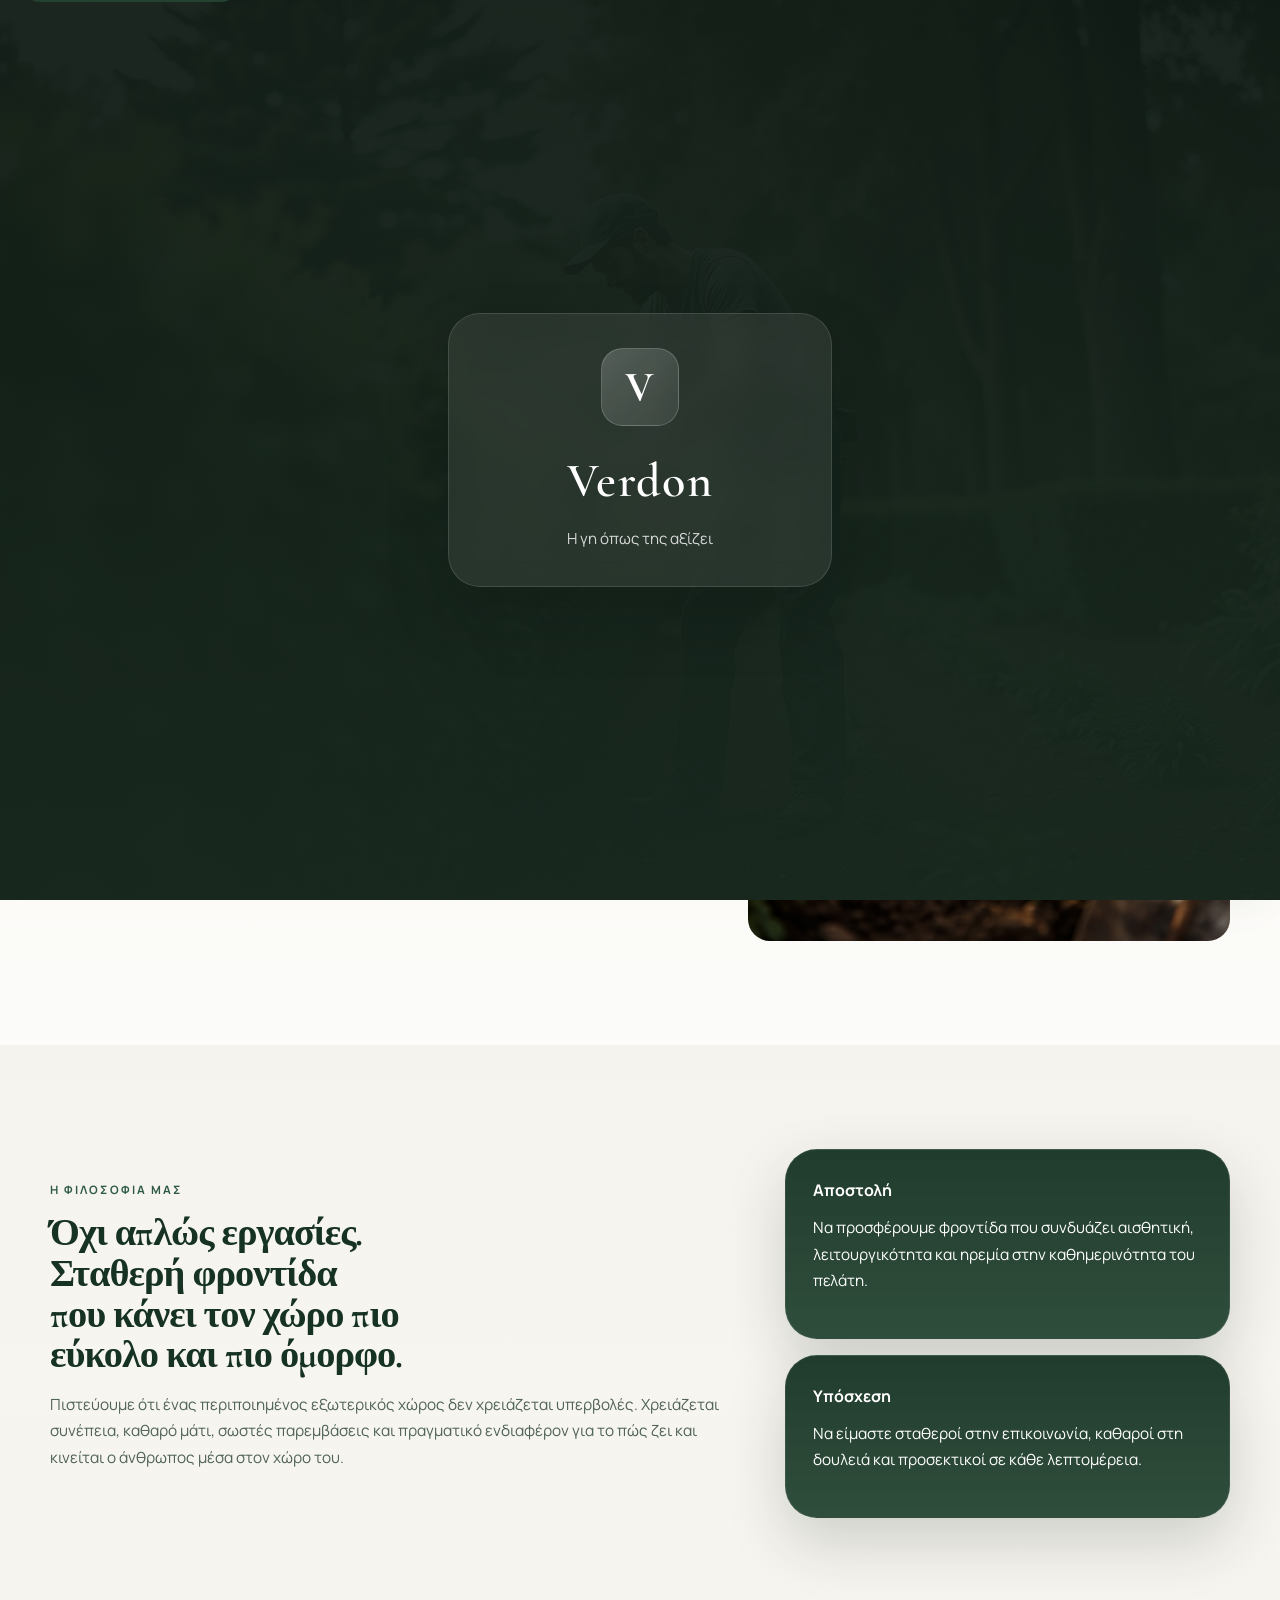
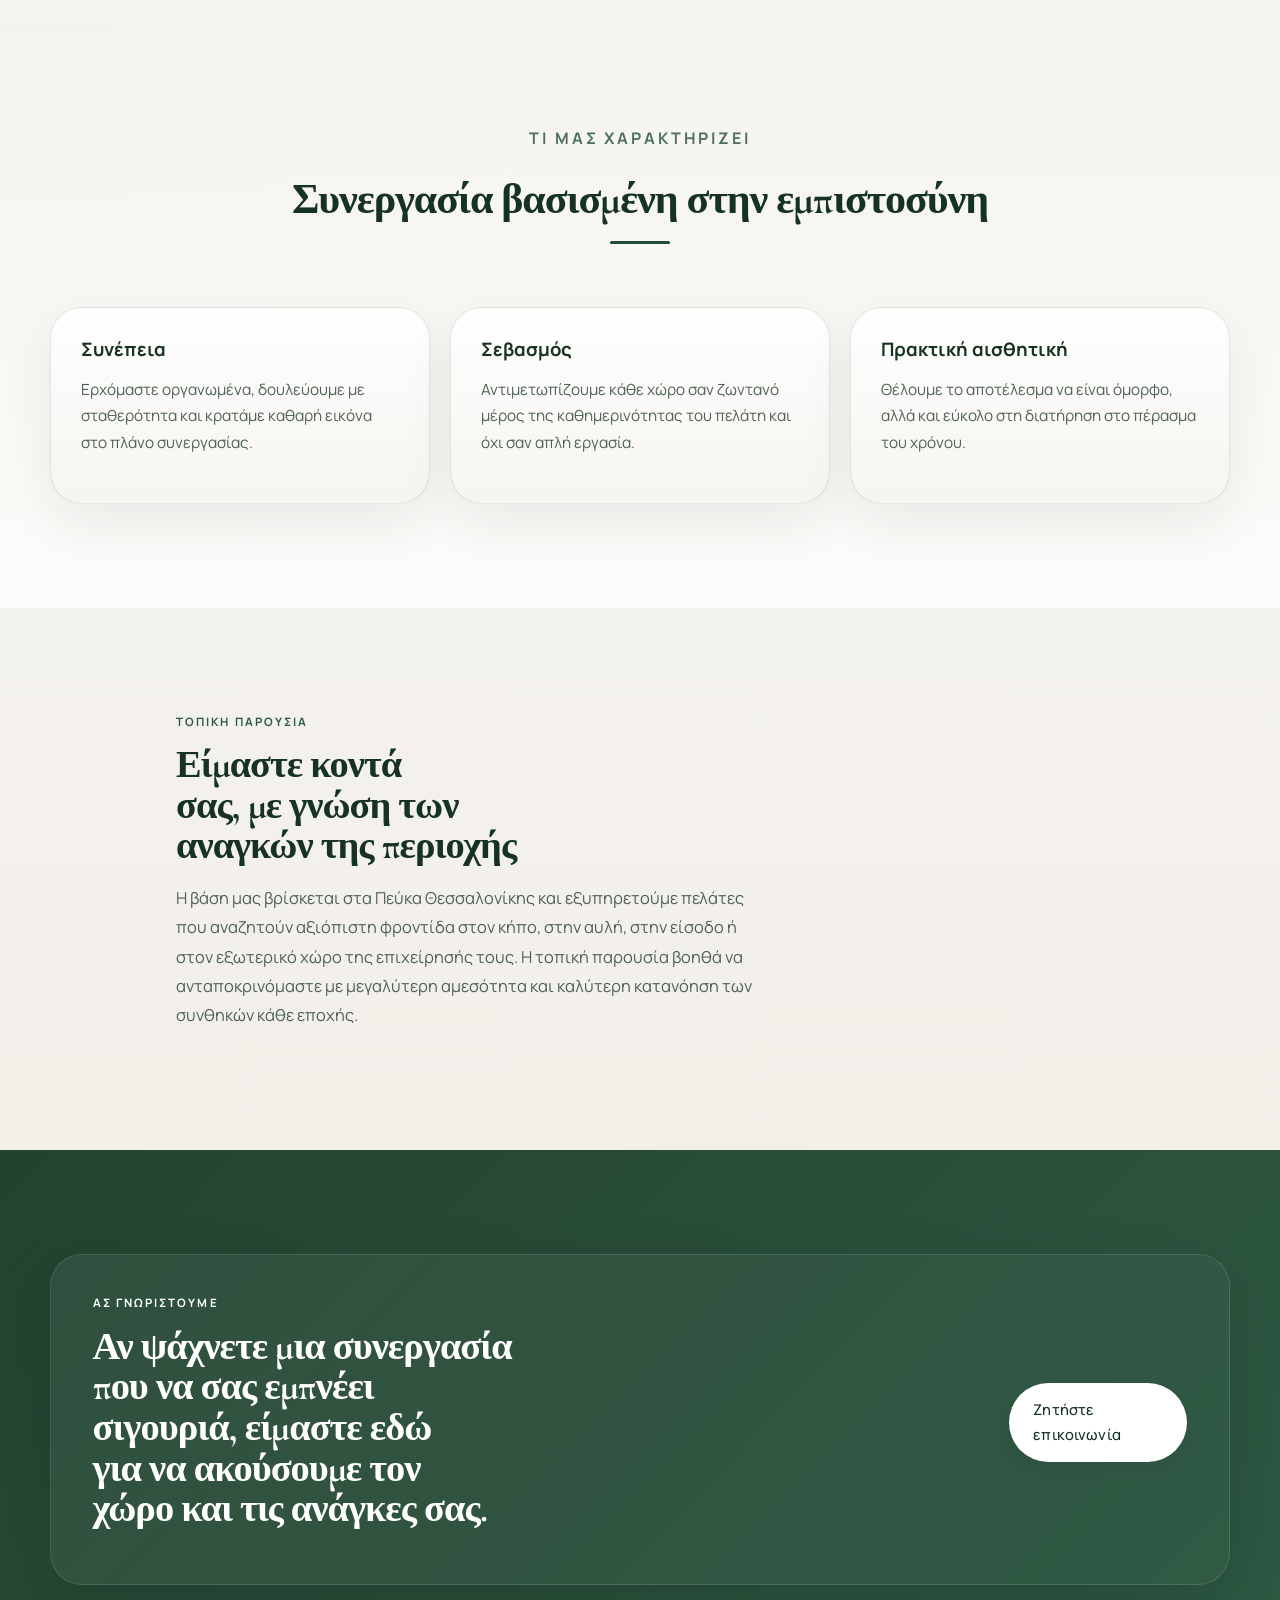
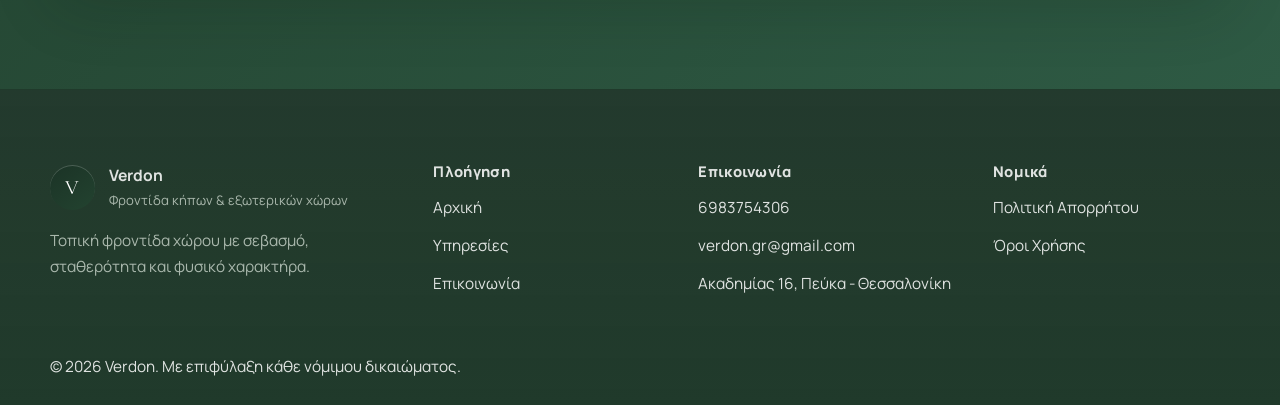
==== commit 5417377d: "new email" ====
--- a/about.html
+++ b/about.html
@@ -9,6 +9,8 @@
       content="Μάθετε περισσότερα για τη Verdon, τη φιλοσοφία μας και τον τρόπο με τον οποίο φροντίζουμε κήπους και εξωτερικούς χώρους με συνέπεια και σεβασμό."
     />
     <meta name="theme-color" content="#234330" />
+    <meta property="og:url" content="https://verdon.gr/about.html" />
+    <link rel="canonical" href="https://verdon.gr/about.html" />
     <link rel="preconnect" href="https://fonts.googleapis.com" />
     <link rel="preconnect" href="https://fonts.gstatic.com" crossorigin />
     <link
@@ -149,7 +151,7 @@
           <h3>Επικοινωνία</h3>
           <ul class="footer-links">
             <li><a href="tel:6983754306">6983754306</a></li>
-            <li><a href="mailto:info@enviropest.gr">info@enviropest.gr</a></li>
+            <li><a href="mailto:verdon.gr@gmail.com">verdon.gr@gmail.com</a></li>
             <li>Ακαδημίας 16, Πεύκα - Θεσσαλονίκη</li>
           </ul>
         </div>
--- a/assets/css/styles.css
+++ b/assets/css/styles.css
@@ -2313,3 +2313,462 @@
     width: 100%;
   }
 }
+
+@media (max-width: 768px) {
+  .services-page .services-list {
+    gap: 1.5rem;
+  }
+
+  .services-page .service-detail {
+    display: flex;
+    flex-direction: column;
+    align-items: stretch;
+    gap: 1.25rem;
+    padding: 1.25rem;
+    grid-template-columns: 1fr !important;
+  }
+
+  .services-page .service-text,
+  .services-page .service-benefits {
+    width: 100%;
+    max-width: 100%;
+    flex: none;
+  }
+
+  .services-page .service-text {
+    min-width: 0;
+    padding-right: 0;
+  }
+
+  .services-page .service-text h2 {
+    font-size: 2rem;
+    line-height: 1.05;
+    margin-bottom: 1rem;
+    word-break: normal;
+    overflow-wrap: break-word;
+    text-wrap: pretty;
+  }
+
+  .services-page .service-text p,
+  .services-page .service-text li {
+    font-size: 1rem;
+    line-height: 1.7;
+  }
+
+  .services-page .check-list {
+    padding-left: 1.1rem;
+    margin: 1rem 0 1.25rem;
+  }
+
+  .services-page .check-list li {
+    margin-bottom: 0.75rem;
+  }
+
+  .services-page .service-benefits {
+    position: static !important;
+    top: auto !important;
+    right: auto !important;
+    align-self: stretch;
+    justify-self: auto;
+    margin-top: 0.5rem;
+    padding: 1.25rem;
+    border-radius: 24px;
+    min-height: 0;
+  }
+
+  .services-page .service-benefits h3 {
+    font-size: 1.6rem;
+    margin-bottom: 0.75rem;
+  }
+
+  .services-page .service-benefits p {
+    font-size: 1rem;
+    line-height: 1.6;
+  }
+
+  .services-page .service-detail .button.button-primary {
+    display: inline-flex;
+    width: 100%;
+    justify-content: center;
+    text-align: center;
+  }
+}
+
+@media (max-width: 768px) {
+  .about-page .about-hero-grid,
+  .about-page .split-section,
+  .about-page .cta-band-inner,
+  .about-page .values-grid {
+    display: grid;
+    grid-template-columns: 1fr !important;
+    gap: 1.25rem;
+  }
+
+  .about-page .about-intro,
+  .about-page .split-copy,
+  .about-page .about-philosophy-copy,
+  .about-page .about-local-copy,
+  .about-page .about-cta-copy,
+  .about-page .about-visual,
+  .about-page .split-panel,
+  .about-page .cta-actions {
+    width: 100%;
+    max-width: 100%;
+    min-width: 0;
+  }
+
+  .about-page .about-intro h1,
+  .about-page .split-copy h2,
+  .about-page .section-heading h2,
+  .about-page .about-local-copy h2,
+  .about-page .about-cta-copy h2 {
+    font-size: 2rem;
+    line-height: 1.1;
+    word-break: normal;
+    overflow-wrap: break-word;
+    text-wrap: pretty;
+  }
+
+  .about-page .about-intro p,
+  .about-page .split-copy p,
+  .about-page .about-local-copy p,
+  .about-page .about-cta-copy p,
+  .about-page .section-heading p,
+  .about-page .value-card p,
+  .about-page .stat-card p {
+    font-size: 1rem;
+    line-height: 1.7;
+  }
+
+  .about-page .about-visual img {
+    width: 100%;
+    display: block;
+    height: auto;
+    border-radius: 28px;
+  }
+
+  .about-page .split-panel {
+    display: grid;
+    grid-template-columns: 1fr;
+    gap: 1rem;
+    position: static !important;
+  }
+
+  .about-page .stat-card,
+  .about-page .value-card {
+    width: 100%;
+    max-width: 100%;
+    padding: 1.25rem;
+    border-radius: 24px;
+  }
+
+  .about-page .stat-card strong,
+  .about-page .value-card h3 {
+    font-size: 1.5rem;
+    line-height: 1.2;
+    display: block;
+    margin-bottom: 0.75rem;
+  }
+
+  .about-page .cta-actions {
+    display: flex;
+    width: 100%;
+  }
+
+  .about-page .button.button-primary {
+    width: 100%;
+    display: inline-flex;
+    justify-content: center;
+    text-align: center;
+  }
+}
+
+@media (max-width: 768px) {
+  .hero-section .hero-grid,
+  .trust-strip-section .trust-strip,
+  .section-tight .benefits-grid,
+  .section-soft .services-preview-grid,
+  .philosophy-section .split-section,
+  .project-grid,
+  .testimonials-grid,
+  .cta-band-inner {
+    display: grid;
+    grid-template-columns: 1fr !important;
+    gap: 1.25rem;
+  }
+
+  .hero-copy,
+  .hero-visual,
+  .philosophy-section .split-copy,
+  .philosophy-section .split-panel,
+  .project-card,
+  .trust-stat,
+  .benefit-card,
+  .service-preview,
+  .testimonial-card,
+  .video-cta-content {
+    width: 100%;
+    max-width: 100%;
+    min-width: 0;
+  }
+
+  .hero-title,
+  .trust-strip-intro h2,
+  .section-heading h2,
+  .philosophy-section .split-copy h2,
+  .video-cta-content h2 {
+    word-break: normal;
+    overflow-wrap: break-word;
+    text-wrap: pretty;
+  }
+
+  .hero-section .hero-grid {
+    min-height: auto;
+    padding: 1.25rem;
+  }
+
+  .hero-title {
+    max-width: 100%;
+    font-size: 2.2rem;
+    line-height: 1.05;
+  }
+
+  .hero-title br,
+  .trust-strip-intro h2 br {
+    display: none;
+  }
+
+  .trust-strip-intro h2,
+  .section-heading h2,
+  .philosophy-section .split-copy h2,
+  .video-cta-content h2 {
+    font-size: 1.9rem;
+    line-height: 1.1;
+  }
+
+  .hero-copy .lead,
+  .hero-copy p,
+  .section-heading p,
+  .philosophy-section .split-copy p,
+  .benefit-card p,
+  .service-preview p,
+  .project-copy p,
+  .testimonial-card p,
+  .video-cta-content p,
+  .trust-stat span,
+  .hero-points li {
+    font-size: 1rem;
+    line-height: 1.7;
+  }
+
+  .hero-actions {
+    display: flex;
+    flex-direction: column;
+    gap: 0.75rem;
+  }
+
+  .hero-actions .button,
+  .video-cta-button,
+  .hero-section .button.button-primary,
+  .hero-section .button.button-secondary,
+  .video-cta-section .button.button-primary {
+    width: 100%;
+    display: inline-flex;
+    justify-content: center;
+    text-align: center;
+  }
+
+  .hero-points {
+    max-width: 100%;
+    gap: 0.75rem;
+    padding-left: 0;
+  }
+
+  .hero-points li {
+    padding-left: 1.55rem;
+  }
+
+  .hero-trustbar {
+    display: grid;
+    grid-template-columns: 1fr;
+    gap: 0.75rem;
+    max-width: 100%;
+  }
+
+  .hero-card-main img,
+  .project-card img {
+    width: 100%;
+    height: auto;
+    display: block;
+  }
+
+  .hero-card-floating {
+    position: static !important;
+    margin-top: 0.75rem;
+    width: 100%;
+    max-width: 100%;
+  }
+
+  .trust-strip-intro,
+  .trust-stat {
+    width: 100%;
+    max-width: 100%;
+    min-height: 0;
+  }
+
+  .split-panel {
+    display: grid;
+    grid-template-columns: 1fr;
+    gap: 1rem;
+    position: static !important;
+  }
+
+  .stat-card,
+  .benefit-card,
+  .service-preview,
+  .testimonial-card,
+  .trust-stat {
+    padding: 1.25rem;
+    border-radius: 24px;
+  }
+
+  .project-copy {
+    padding: 1.25rem;
+  }
+
+  .video-cta-section {
+    min-height: auto;
+    padding: 3rem 0;
+  }
+
+  .video-cta-content {
+    padding: 1.5rem 1rem;
+  }
+}
+
+@media (max-width: 768px) {
+  .hero-section {
+    padding-bottom: 3rem;
+    min-height: auto;
+    overflow: visible;
+  }
+
+  .hero-grid {
+    display: grid;
+    grid-template-columns: 1fr !important;
+    gap: 1.25rem;
+    align-items: start;
+    min-height: auto;
+    padding: 1.35rem 1.25rem 2rem;
+    overflow: visible;
+    background:
+      radial-gradient(circle at 14% 18%, rgba(143, 176, 151, 0.16), transparent 24%),
+      linear-gradient(180deg, rgba(27, 51, 38, 0.97) 0%, rgba(35, 67, 48, 0.95) 100%);
+  }
+
+  .hero-copy {
+    width: 100%;
+    max-width: 100%;
+    min-width: 0;
+    padding-bottom: 1.5rem;
+  }
+
+  .hero-visual {
+    width: 100%;
+    max-width: 100%;
+    min-width: 0;
+    display: flex;
+    flex-direction: column;
+    gap: 0.75rem;
+  }
+
+  .hero-card-floating {
+    position: static !important;
+    inset: auto !important;
+    transform: none !important;
+    margin-top: 0.75rem;
+    width: 100%;
+  }
+
+  .hero-points {
+    display: block;
+    margin-top: 1rem;
+    margin-bottom: 1.5rem;
+    padding-left: 1.25rem;
+  }
+
+  .hero-points li {
+    margin-bottom: 0.75rem;
+    line-height: 1.7;
+  }
+
+  .hero-trustbar {
+    display: grid;
+    grid-template-columns: 1fr;
+    gap: 0.75rem;
+    margin-top: 1rem;
+    margin-bottom: 0;
+  }
+
+  .trust-strip-section {
+    margin-top: 0 !important;
+  }
+}
+
+@media (max-width: 768px) {
+  main,
+  .section,
+  .container,
+  .legal-page,
+  .legal-copy,
+  .privacy-policy,
+  .page-content {
+    width: 100%;
+    max-width: 100%;
+    min-width: 0;
+  }
+
+  .legal-page,
+  .legal-copy,
+  .privacy-policy,
+  .page-content,
+  .section,
+  main > section {
+    display: block;
+    opacity: 1;
+    visibility: visible;
+    height: auto;
+    max-height: none;
+    overflow: visible;
+    transform: none;
+  }
+
+  .reveal,
+  .reveal-delay,
+  .reveal.is-visible,
+  .reveal-delay.is-visible {
+    opacity: 1;
+    visibility: visible;
+    transform: none;
+  }
+
+  main {
+    padding-top: 1rem;
+    padding-bottom: 2rem;
+  }
+
+  .legal-page {
+    padding: 3.5rem 0 2rem;
+  }
+
+  .legal-copy {
+    padding-inline: 0.1rem;
+  }
+
+  h1,
+  h2,
+  h3 {
+    word-break: normal;
+    overflow-wrap: break-word;
+  }
+}
